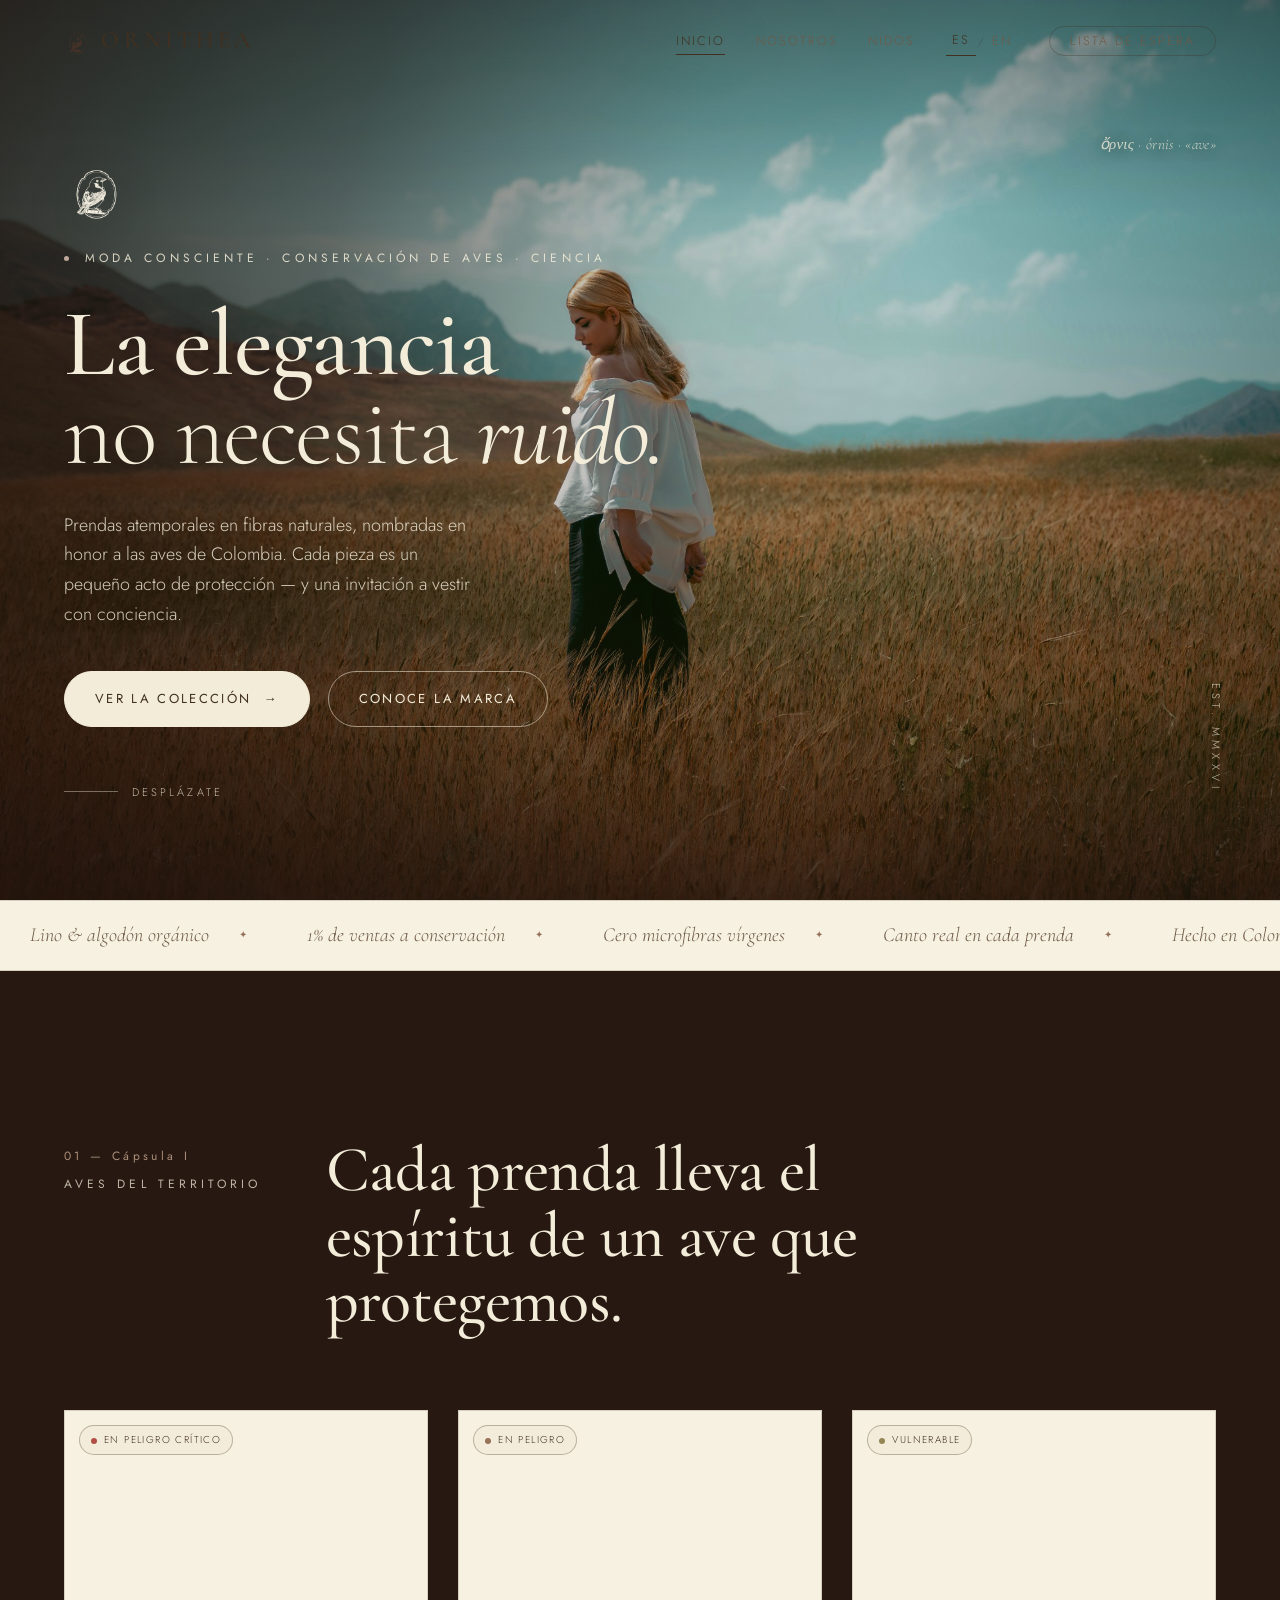
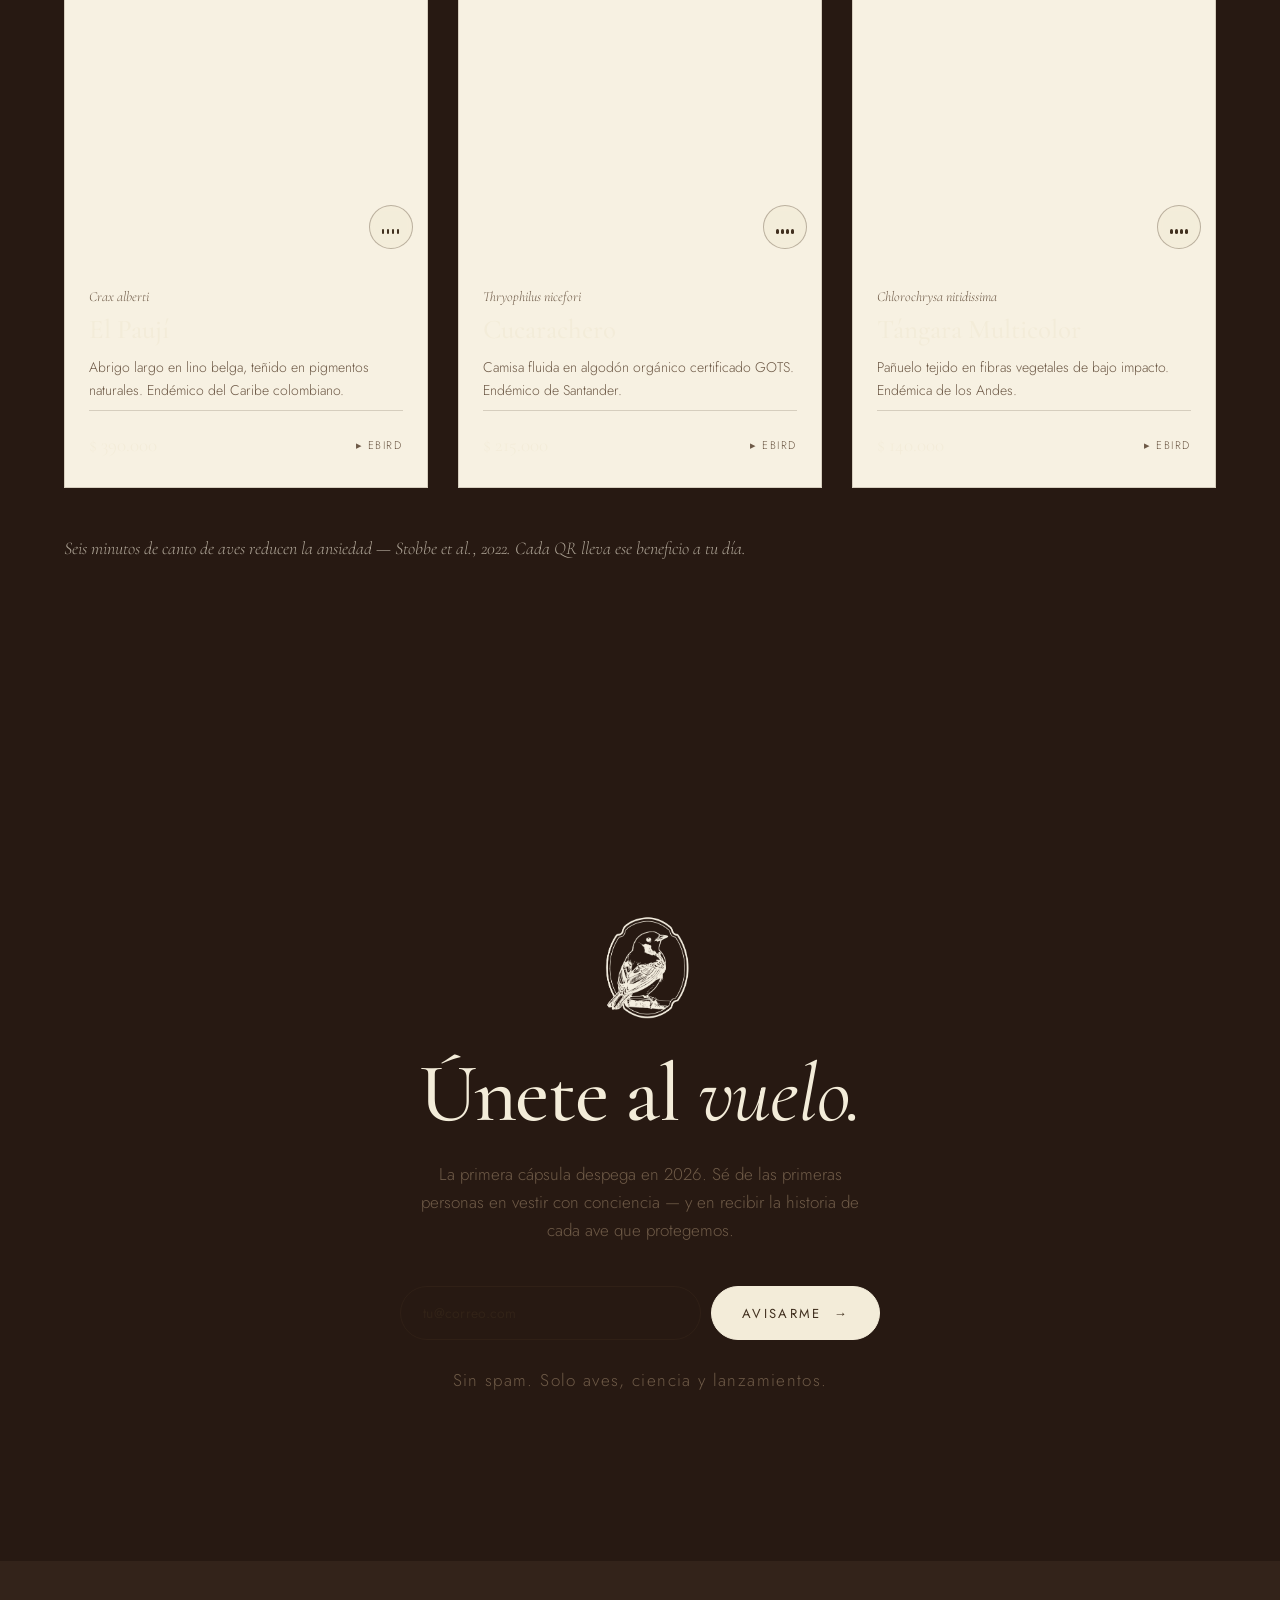
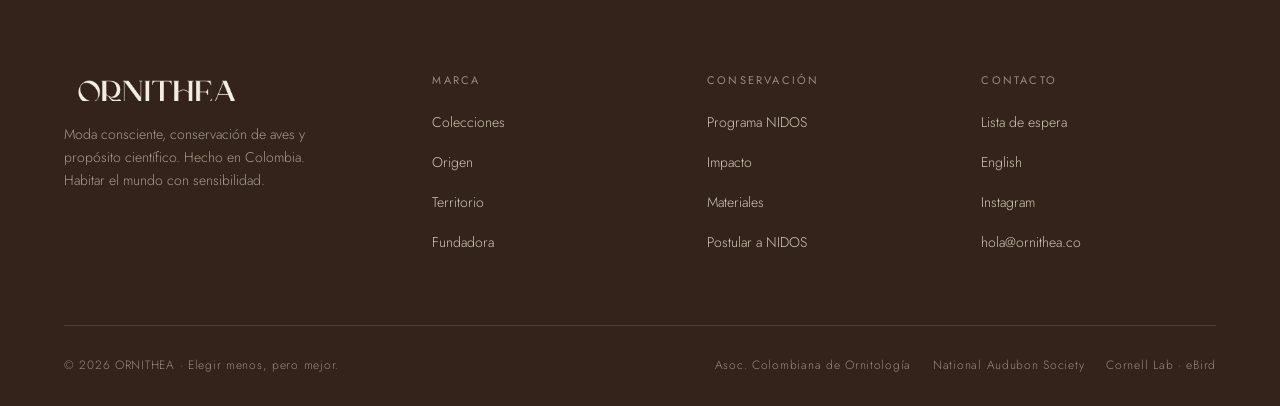
==== index.html @ 505b7234 "Add remaining site files: JS, assets; remove dev-only tweaks panel - app.js: nav, tabs, reveal anima" ====
<!DOCTYPE html>
<html lang="es">
<head>
<meta charset="UTF-8" />
<meta name="viewport" content="width=device-width, initial-scale=1.0" />
<title>ORNITHEA · Lujo consciente · Conservación de aves</title>
<meta name="description" content="ORNITHEA — Moda consciente, conservación de aves y propósito científico. Elegir menos, pero mejor. EST. 2026." />
<link rel="preconnect" href="https://fonts.googleapis.com" />
<link rel="preconnect" href="https://fonts.gstatic.com" crossorigin />
<link href="https://fonts.googleapis.com/css2?family=Cormorant+Garamond:ital,wght@0,400;0,500;0,600;1,400;1,500&family=Jost:wght@300;400;500&display=swap" rel="stylesheet" />
<link rel="stylesheet" href="styles.css" />
</head>
<body>

<!-- ============ NAV ============ -->
<nav class="nav" id="nav">
  <a class="nav__brand" href="#top" aria-label="ORNITHEA inicio">
    <img src="assets/bird-ink.png" alt="" />
    <span>ORNITHEA</span>
  </a>
  <div class="nav__links" id="navlinks">
    <a href="#" class="nav__tab is-active" data-tab="home">Inicio</a>
    <a href="#" class="nav__tab" data-tab="about">Nosotros</a>
    <a href="#" class="nav__tab" data-tab="nidos">NIDOS</a>
    <span class="nav__lang"><a href="index.html" class="active">ES</a><span class="sep">/</span><a href="index-en.html">EN</a></span>
    <a class="nav__cta" href="#" data-tab="home" data-scroll="lista">Lista de espera</a>
  </div>
  <button class="nav__burger" id="burger" aria-label="Menú">
    <span></span><span></span><span></span>
  </button>
</nav>

<main id="tabs">

<div class="tab-panel is-active" id="tab-home" data-tab="home" role="tabpanel">
<!-- ============ HERO ============ -->
<header class="hero hero--photo" id="top" data-screen-label="Hero">
  <div class="hero__bg">
    <img src="assets/hero-field.jpg" alt="Mujer con blusa de fibras naturales en un campo dorado bajo las montañas" />
  </div>
  <div class="wrap hero__content">
    <img class="hero__crest reveal" src="assets/bird-cream.png" alt="Emblema ORNITHEA" />
    <div class="hero__eyebrow reveal" data-d="1">
      <span class="dot"></span>
      <span class="eyebrow">Moda consciente · Conservación de aves · Ciencia</span>
    </div>
    <h1 class="reveal" data-d="2">La elegancia<br /><span class="thin">no necesita</span> <em>ruido.</em></h1>
    <p class="hero__sub reveal" data-d="3">Prendas atemporales en fibras naturales, nombradas en honor a las aves de Colombia. Cada pieza es un pequeño acto de protección — y una invitación a vestir con conciencia.</p>
    <div class="hero__actions reveal" data-d="3">
      <a href="#colecciones" class="btn">Ver la colección <span class="arr">→</span></a>
      <a href="#origen" class="btn btn--ghost">Conoce la marca</a>
    </div>
    <div class="scrollcue reveal" data-d="4">
      <span class="line"></span><span>Desplázate</span>
    </div>
  </div>
  <span class="hero__ornish">ὄρνις · órnis · «ave»</span>
  <span class="hero__sidelabel">EST. MMXXVI</span>
</header>

<!-- ============ MARQUEE ============ -->
<div class="strip" aria-hidden="true">
  <div class="marq" id="marq">
    <span>Lino &amp; algodón orgánico</span><span>1% de ventas a conservación</span><span>Cero microfibras vírgenes</span><span>Canto real en cada prenda</span><span>Hecho en Colombia</span><span>Lujo silencioso</span>
    <span>Lino &amp; algodón orgánico</span><span>1% de ventas a conservación</span><span>Cero microfibras vírgenes</span><span>Canto real en cada prenda</span><span>Hecho en Colombia</span><span>Lujo silencioso</span>
  </div>
</div>

<!-- ============ COLECCIONES — AVES (moved up) ============ -->
<section class="dark section-pad" id="colecciones" data-screen-label="Colecciones">
  <div class="wrap">
    <div class="sec-head reveal">
      <div class="sec-head__kicker">
        <span class="num-tag">01 — Cápsula I</span>
        <span class="eyebrow">Aves del territorio</span>
      </div>
      <h2>Cada prenda lleva el espíritu de un ave que protegemos.</h2>
    </div>
    <div class="birds">
      <article class="bird-card reveal">
        <div class="bird-card__media">
          <span class="bird-card__status s-cr"><span class="pip"></span>En peligro crítico</span>
          <button class="bird-card__song" aria-label="Escuchar canto"><span class="eq"><i></i><i></i><i></i><i></i></span></button>
          <image-slot id="slot-garment-1" shape="rect" placeholder="Arrastra una foto"></image-slot>
        </div>
        <div class="bird-card__body">
          <span class="bird-card__latin">Crax alberti</span>
          <h3 class="bird-card__name">El Paují</h3>
          <p class="bird-card__desc">Abrigo largo en lino belga, teñido en pigmentos naturales. Endémico del Caribe colombiano.</p>
          <div class="bird-card__foot">
            <span class="bird-card__price">$ 390.000</span>
            <span class="bird-card__ebird">▸ eBird</span>
          </div>
        </div>
      </article>
      <article class="bird-card reveal" data-d="1">
        <div class="bird-card__media">
          <span class="bird-card__status s-en"><span class="pip"></span>En peligro</span>
          <button class="bird-card__song" aria-label="Escuchar canto"><span class="eq"><i></i><i></i><i></i><i></i></span></button>
          <image-slot id="slot-garment-2" shape="rect" placeholder="Arrastra una foto"></image-slot>
        </div>
        <div class="bird-card__body">
          <span class="bird-card__latin">Thryophilus nicefori</span>
          <h3 class="bird-card__name">Cucarachero</h3>
          <p class="bird-card__desc">Camisa fluida en algodón orgánico certificado GOTS. Endémico de Santander.</p>
          <div class="bird-card__foot">
            <span class="bird-card__price">$ 215.000</span>
            <span class="bird-card__ebird">▸ eBird</span>
          </div>
        </div>
      </article>
      <article class="bird-card reveal" data-d="2">
        <div class="bird-card__media">
          <span class="bird-card__status s-vu"><span class="pip"></span>Vulnerable</span>
          <button class="bird-card__song" aria-label="Escuchar canto"><span class="eq"><i></i><i></i><i></i><i></i></span></button>
          <image-slot id="slot-garment-3" shape="rect" placeholder="Arrastra una foto"></image-slot>
        </div>
        <div class="bird-card__body">
          <span class="bird-card__latin">Chlorochrysa nitidissima</span>
          <h3 class="bird-card__name">Tángara Multicolor</h3>
          <p class="bird-card__desc">Pañuelo tejido en fibras vegetales de bajo impacto. Endémica de los Andes.</p>
          <div class="bird-card__foot">
            <span class="bird-card__price">$ 140.000</span>
            <span class="bird-card__ebird">▸ eBird</span>
          </div>
        </div>
      </article>
    </div>
    <p class="reveal" data-d="2" style="margin-top:46px; font-family:var(--serif); font-style:italic; font-size:18px; color:color-mix(in srgb,var(--paper) 66%, transparent);">Seis minutos de canto de aves reducen la ansiedad — Stobbe et&nbsp;al., 2022. Cada QR lleva ese beneficio a tu día.</p>
  </div>
</section>

<!-- ============ LISTA DE ESPERA ============ -->
<section class="dark section-pad" id="lista" data-screen-label="Lista de espera">
  <div class="wrap waitlist">
    <img class="waitlist__bird reveal" src="assets/bird-cream.png" alt="" />
    <h2 class="reveal" data-d="1">Únete al <em>vuelo.</em></h2>
    <p class="reveal" data-d="2">La primera cápsula despega en 2026. Sé de las primeras personas en vestir con conciencia — y en recibir la historia de cada ave que protegemos.</p>
    <form class="signup reveal" data-d="2" id="signup">
      <input type="email" id="email" placeholder="tu@correo.com" aria-label="Correo electrónico" required />
      <button type="submit" class="btn btn--light">Avisarme <span class="arr">→</span></button>
    </form>
    <p class="signup-note reveal" data-d="3">Sin spam. Solo aves, ciencia y lanzamientos.</p>
  </div>
</section>
</div>

<div class="tab-panel" id="tab-about" data-tab="about" role="tabpanel" hidden>
<!-- ============ ORIGEN ============ -->
<section class="section-pad" id="origen" data-screen-label="Origen">
  <div class="wrap">
    <div class="origen__grid">
      <div class="origen__copy reveal">
        <div class="num-tag" style="margin-bottom:22px;">02 — El origen</div>
        <div class="greek">ὄρνις<small>órnis · «ave» — raíz de ornitología</small></div>
        <p class="lead" style="margin-top:34px;">ORNITHEA nace de un asombro: la contemplación de las aves como símbolo de libertad, serenidad y armonía con lo vivo.</p>
        <p class="body-copy" style="margin-top:24px;">A través de la fotografía y la observación de sus hábitats, surge una conciencia aguda sobre la fragilidad de estos ecosistemas. La industria del <em>fast fashion</em> ha normalizado la desconexión entre el vestir, la vida y la naturaleza. ORNITHEA responde proponiendo una moda que reconecta al ser humano con el mundo desde el respeto, la educación y la belleza consciente.</p>
      </div>
      <div class="origen__media reveal" data-d="1">
        <image-slot id="slot-origin" shape="rect" placeholder="Arrastra una foto de ave / hábitat"></image-slot>
      </div>
    </div>
  </div>
</section>

<!-- ============ MANIFESTO (dark) ============ -->
<section class="dark section-pad" data-screen-label="Manifiesto">
  <div class="wrap manifesto">
    <img class="manifesto__bird reveal" src="assets/bird-cream.png" alt="" />
    <h2 class="reveal" data-d="1">Creemos que el lujo verdadero es <em>silencioso, honesto y coherente.</em> No seguimos tendencias efímeras: honramos el tiempo, la calidad y la intención.</h2>
    <p class="sig reveal" data-d="2">ORNITHEA es vestir con conciencia. Es elegir menos, pero mejor.</p>
  </div>
</section>

<!-- ============ TERRITORIO / PILARES ============ -->
<section class="section-pad" id="territorio" data-screen-label="Territorio">
  <div class="wrap">
    <div class="sec-head reveal">
      <div class="sec-head__kicker">
        <span class="num-tag">03 — Territorio</span>
        <span class="eyebrow">Dónde habita la marca</span>
      </div>
      <h2>En la intersección entre moda, ciencia y conservación.</h2>
    </div>
  </div>
  <div class="wrap">
    <div class="pillars">
      <article class="pillar reveal">
        <div class="pillar__no">i.</div>
        <h3>Moda ética y responsable</h3>
        <p>La sostenibilidad como visión integral, no como atributo de marketing. Cada decisión pasa por el mismo filtro ético.</p>
        <ul>
          <li>Materiales naturales y reciclados</li>
          <li>Economía circular desde el inicio</li>
          <li>Trazabilidad en toda la cadena</li>
        </ul>
      </article>
      <article class="pillar reveal" data-d="1">
        <div class="pillar__no">ii.</div>
        <h3>Lujo silencioso</h3>
        <p>Elegancia atemporal que se siente, no que se exhibe. Estética <em>yūgen</em>: la belleza más profunda no se grita — se intuye.</p>
        <ul>
          <li>Diseño que perdura, nunca tendencia</li>
          <li>Bienestar emocional y sensorial</li>
          <li>Conexión con lo esencial</li>
        </ul>
      </article>
      <article class="pillar reveal" data-d="2">
        <div class="pillar__no">iii.</div>
        <h3>Educación y conservación</h3>
        <p>Conciencia ambiental tejida en cada prenda. Conocimiento ornitológico integrado y ciencia ciudadana vía eBird.</p>
        <ul>
          <li>Ficha y estado de conservación del ave</li>
          <li>QR con su canto real</li>
          <li>Alianzas ornitológicas globales</li>
        </ul>
      </article>
    </div>
  </div>
</section>

<!-- ============ MATERIALES ============ -->
<section class="section-pad" id="materiales" data-screen-label="Materiales">
  <div class="wrap">
    <div class="sec-head reveal">
      <div class="sec-head__kicker">
        <span class="num-tag">04 — Materiales</span>
        <span class="eyebrow">Bajo impacto</span>
      </div>
      <h2>Lo que vestimos no debería costarle el vuelo a nadie.</h2>
    </div>
    <div class="mats">
      <ul class="mat-list reveal">
        <li class="mat-row">
          <span class="mat-row__no">01</span>
          <div class="mat-row__name">Lino<small>Captura CO₂ durante su cultivo. Poca agua, cero pesticidas, biodegradable al 100%.</small></div>
          <span class="mat-row__tag">Natural</span>
        </li>
        <li class="mat-row">
          <span class="mat-row__no">02</span>
          <div class="mat-row__name">Algodón orgánico<small>91% menos agua que el convencional. Sin pesticidas, certificación GOTS, atemporal.</small></div>
          <span class="mat-row__tag">Natural</span>
        </li>
        <li class="mat-row">
          <span class="mat-row__no">03</span>
          <div class="mat-row__name">Fibras vegetales<small>Cáñamo, ramio, kenaf. Cultivos de bajo impacto — base de nuestra investigación futura.</small></div>
          <span class="mat-row__tag">Natural</span>
        </li>
        <li class="mat-row">
          <span class="mat-row__no">04</span>
          <div class="mat-row__name">PET reciclado<small>Hasta 75% menos emisiones que el poliéster virgen. Una solución de transición — no un destino.</small></div>
          <span class="mat-row__tag" style="color:var(--clay);">Transición</span>
        </li>
      </ul>
      <div class="roadmap reveal" data-d="1">
        <span class="eyebrow">Hoja de ruta hacia el 100% natural</span>
        <div class="phase-tabs" id="phaseTabs" style="margin-top:22px;">
          <button class="phase-tab active" data-nat="70" data-pet="30" data-label="Año 1–2 · Lanzamiento">Fase 1</button>
          <button class="phase-tab" data-nat="85" data-pet="15" data-label="Año 3–4 · Consolidación">Fase 2</button>
          <button class="phase-tab" data-nat="98" data-pet="2" data-label="Año 5+ · Madurez">Fase 3</button>
        </div>
        <div class="road-bar">
          <div class="nat" id="barNat" style="width:70%;"></div>
          <div class="pet" id="barPet" style="width:30%;"></div>
        </div>
        <div class="road-legend">
          <span><i style="background:var(--sage);"></i> Naturales <b id="legNat" style="font-weight:400;margin-left:4px;">70%</b></span>
          <span><i style="background:color-mix(in srgb,var(--clay) 60%, var(--paper));"></i> PET reciclado <b id="legPet" style="font-weight:400;margin-left:4px;">30%</b></span>
        </div>
        <div class="phase-figs">
          <div class="phase-fig"><b id="figPhase">70/30</b><span id="figLabel">Año 1–2 · Lanzamiento</span></div>
          <div class="phase-fig"><b>1%</b><span>de ventas a conservación</span></div>
        </div>
      </div>
    </div>
  </div>
</section>

<!-- ============ IMPACTO (dark) ============ -->
<section class="dark section-pad" id="impacto" data-screen-label="Impacto">
  <div class="wrap">
    <div class="sec-head reveal">
      <div class="sec-head__kicker">
        <span class="num-tag">05 — Impacto</span>
        <span class="eyebrow">Lo que está en juego</span>
      </div>
      <h2>Las cifras que nos pusieron a volar.</h2>
    </div>
    <div class="figs">
      <div class="fig reveal"><b>43<span class="u">%</span></b><p>de las poblaciones de aves han desaparecido desde 1970.</p></div>
      <div class="fig reveal" data-d="1"><b>90<span class="u">%</span></b><p>de las aves marinas ingiere microplásticos de fibras textiles.</p></div>
      <div class="fig reveal" data-d="2"><b>×10</b><p>prendas de fast fashion reemplaza una sola pieza ORNITHEA.</p></div>
      <div class="fig reveal" data-d="3"><b>1<span class="u">%</span></b><p>mínimo de las ventas, destinado a conservación de hábitats.</p></div>
    </div>

    <div class="compare reveal">
      <div class="cmp-row">
        <span class="cmp-head">Por prenda</span>
        <span class="cmp-head">Prenda descartable</span>
        <span class="cmp-head orn">Prenda ORNITHEA</span>
      </div>
      <div class="cmp-row">
        <span class="cmp-cat">Microfibras por lavado</span>
        <span class="cmp-bad">700.000 – 1.000.000</span>
        <span class="cmp-good">Cero vírgenes</span>
      </div>
      <div class="cmp-row">
        <span class="cmp-cat">Agua en producción</span>
        <span class="cmp-bad">~2.700 litros</span>
        <span class="cmp-good">Hasta 91% menos</span>
      </div>
      <div class="cmp-row">
        <span class="cmp-cat">Usos promedio</span>
        <span class="cmp-bad">7 veces</span>
        <span class="cmp-good">50 – 70+</span>
      </div>
      <div class="cmp-row">
        <span class="cmp-cat">Al desechar</span>
        <span class="cmp-bad">20 – 200 años</span>
        <span class="cmp-good">Biodegradable</span>
      </div>
    </div>
  </div>
</section>

<!-- ============ FUNDADORA ============ -->
<section class="section-pad" id="fundadora" data-screen-label="Fundadora">
  <div class="wrap">
    <div class="founder">
      <div class="founder__media reveal">
        <image-slot id="slot-founder" shape="rect" placeholder="Arrastra el retrato"></image-slot>
      </div>
      <div class="founder__copy reveal" data-d="1">
        <span class="num-tag" style="display:block;margin-bottom:26px;">06 — La fundadora</span>
        <p class="founder__q">«Cada prenda que crea ORNITHEA constituye, en el sentido científico más literal, <em>un pequeño acto de protección</em> de las aves y los ecosistemas.»</p>
        <div class="founder__by">
          <b>Sandra Vargas Ph.D.</b>
          <span>Doctora en Psicología · Fundadora · Visión científica, creativa y estratégica</span>
        </div>
      </div>
    </div>
  </div>
</section>
</div>

<div class="tab-panel" id="tab-nidos" data-tab="nidos" role="tabpanel" hidden>
<!-- ============ NIDOS (dark) ============ -->
<section class="dark section-pad" id="nidos" data-screen-label="NIDOS">
  <div class="wrap">
    <div class="nidos__head">
      <div class="reveal">
        <span class="num-tag" style="display:block;margin-bottom:18px;">07 — Conservación</span>
        <div class="nidos__mark">NIDOS<small>Programa de Conservación Ornitológica · NESTS</small></div>
      </div>
      <p class="nidos__quote reveal" data-d="1">«Porque cada nido que protegemos es una especie que continúa.»<span>Un programa de ORNITHEA</span></p>
    </div>

    <div class="nidos__facts reveal">
      <div class="nidos__fact"><b>1%</b><span>mínimo de las ventas netas, destinado cada semestre a la conservación de aves.</span></div>
      <div class="nidos__fact"><b>1 / semestre</b><span>una sola organización beneficiada: apoyo concentrado, cercano y medible.</span></div>
      <div class="nidos__fact"><b>Col · Latam · EE.&nbsp;UU.</b><span>ámbito del programa, con prioridad en los Andes colombianos.</span></div>
    </div>

    <div class="nidos__steps-head reveal">
      <h3>Cómo postular</h3>
      <span class="eyebrow">Un ciclo simple, riguroso y transparente</span>
    </div>
    <div class="nidos__steps">
      <div class="nidos__step reveal">
        <span class="n">i.</span>
        <h4>Convocatoria</h4>
        <p>Abrimos convocatoria dos veces al año, en la web y redes. Período abierto de 30 días.</p>
        <span class="when">Enero / Julio</span>
      </div>
      <div class="nidos__step reveal" data-d="1">
        <span class="n">ii.</span>
        <h4>Postulación</h4>
        <p>La organización envía el formulario oficial con un plan de inversión detallado del proyecto.</p>
        <span class="when"><a href="mailto:nidos@ornithea.com">nidos@ornithea.com</a></span>
      </div>
      <div class="nidos__step reveal" data-d="2">
        <span class="n">iii.</span>
        <h4>Evaluación</h4>
        <p>Un comité evalúa cada postulación con un sistema de 100 puntos y aprueba el plan.</p>
        <span class="when">Comité de selección</span>
      </div>
      <div class="nidos__step reveal" data-d="3">
        <span class="n">iv.</span>
        <h4>Apoyo</h4>
        <p>La organización ejecuta el proyecto; el aporte se desembolsa al cierre, con rendición pública.</p>
        <span class="when">Pago al cierre</span>
      </div>
    </div>

    <div class="nidos__apply">
      <div class="reveal">
        <h3>¿Tu organización protege aves silvestres?</h3>
        <ul class="nidos__elig">
          <li>Enfoque en aves silvestres o sus hábitats</li>
          <li>Entidad sin fines de lucro, legalmente vigente</li>
          <li>Mínimo 1 año de operación documentada</li>
          <li>Plan de inversión concreto y medible</li>
        </ul>
      </div>
      <div class="nidos__cta reveal" data-d="1">
        <a href="mailto:nidos@ornithea.com?subject=POSTULACI%C3%93N%20NIDOS" class="btn btn--light">Postular al programa <span class="arr">→</span></a>
        <span class="email"><a href="mailto:nidos@ornithea.com">nidos@ornithea.com</a></span>
        <span class="deadlines">Convocatorias abiertas en enero &amp; julio</span>
      </div>
    </div>
  </div>
</section>
</div>
</main>

<!-- ============ FOOTER ============ -->
<footer class="footer" data-screen-label="Footer">
  <div class="wrap">
    <div class="footer__top">
      <div class="footer__brand">
        <img src="assets/wordmark-cream.png" alt="ORNITHEA" />
        <p>Moda consciente, conservación de aves y propósito científico. Hecho en Colombia. Habitar el mundo con sensibilidad.</p>
      </div>
      <div class="footer__col">
        <h4>Marca</h4>
        <ul>
          <li><a href="#colecciones">Colecciones</a></li>
          <li><a href="#origen">Origen</a></li>
          <li><a href="#territorio">Territorio</a></li>
          <li><a href="#fundadora">Fundadora</a></li>
        </ul>
      </div>
      <div class="footer__col">
        <h4>Conservación</h4>
        <ul>
          <li><a href="#nidos">Programa NIDOS</a></li>
          <li><a href="#impacto">Impacto</a></li>
          <li><a href="#materiales">Materiales</a></li>
          <li><a href="mailto:nidos@ornithea.com?subject=POSTULACI%C3%93N%20NIDOS">Postular a NIDOS</a></li>
        </ul>
      </div>
      <div class="footer__col">
        <h4>Contacto</h4>
        <ul>
          <li><a href="#lista">Lista de espera</a></li>
          <li><a href="index-en.html">English</a></li>
          <li><a href="#">Instagram</a></li>
          <li><a href="mailto:hola@ornithea.co">hola@ornithea.co</a></li>
        </ul>
      </div>
    </div>
    <div class="footer__bottom">
      <span>© 2026 ORNITHEA · Elegir menos, pero mejor.</span>
      <div class="allies">
        <span>Asoc. Colombiana de Ornitología</span>
        <span>National Audubon Society</span>
        <span>Cornell Lab · eBird</span>
      </div>
    </div>
  </div>
</footer>

<script src="image-slot.js"></script>
<script src="app.js"></script>

</body>
</html>
---- styles.css ----
/* ============================================================
   ORNITHEA — Lujo consciente · Conservación de aves
   Type: Cormorant Garamond (display) + Jost (functional)
   ============================================================ */

:root{
  /* Warm paper tones (low chroma) */
  --paper:        #F3ECD9;   /* main background */
  --paper-lift:   #F7F1E2;   /* lighter cards */
  --paper-deep:   #EBE1C9;   /* alt section */
  --paper-edge:   #E2D6BA;   /* hairline-ish warm */

  /* Inks */
  --ink:          #41301F;   /* primary text */
  --ink-soft:     #6E5A47;   /* secondary text */
  --ink-faint:    #9C8472;
  --espresso:     #271912;   /* darkest brown bg */
  --bark:         #33231A;   /* dark bg alt */

  /* Accents — shared chroma/lightness, varied hue (oklch) */
  --sage:         oklch(0.58 0.045 145);  /* muted conservation green */
  --clay:         oklch(0.58 0.058 55);   /* muted ochre / terracotta */
  --sky:          oklch(0.58 0.045 235);  /* whisper of habitat blue */

  /* NIDOS conservation program — its own green field, set apart from the
     espresso/clay clothing brand */
  --pine:         oklch(0.29 0.052 158);  /* deep conservation green bg */
  --leaf:         oklch(0.76 0.085 150);  /* bright leaf accent */

  --line:         color-mix(in srgb, var(--ink) 18%, transparent);
  --line-strong:  color-mix(in srgb, var(--ink) 32%, transparent);

  --maxw: 1280px;
  --gutter: clamp(20px, 5vw, 64px);

  --serif: "Cormorant Garamond", Georgia, serif;
  --sans:  "Jost", "Helvetica Neue", Arial, sans-serif;

  --ease: cubic-bezier(0.22, 1, 0.36, 1);
}

*{ box-sizing: border-box; }
html{ scroll-behavior: smooth; -webkit-font-smoothing: antialiased; text-rendering: optimizeLegibility; }
body{
  margin:0;
  background: var(--paper);
  color: var(--ink);
  font-family: var(--sans);
  font-weight: 300;
  font-size: 17px;
  line-height: 1.65;
  overflow-x: hidden;
}
img{ display:block; max-width:100%; }
a{ color: inherit; text-decoration: none; }
::selection{ background: var(--ink); color: var(--paper); }

/* ---------- Type primitives ---------- */
.eyebrow{
  font-family: var(--sans);
  font-weight: 400;
  font-size: 12px;
  letter-spacing: 0.34em;
  text-transform: uppercase;
  color: var(--ink-soft);
}
.serif{ font-family: var(--serif); }
.display{
  font-family: var(--serif);
  font-weight: 500;
  line-height: 0.98;
  letter-spacing: -0.01em;
}
h1,h2,h3{ margin:0; font-weight:500; }
p{ margin:0; }
.lead{
  font-family: var(--serif);
  font-size: clamp(22px, 2.6vw, 32px);
  line-height: 1.42;
  font-weight: 400;
  color: var(--ink-soft);
}
.body-copy{ color: var(--ink-soft); max-width: 56ch; }
.num-tag{
  font-family: var(--sans);
  font-weight: 400;
  font-size: 12px;
  letter-spacing: 0.28em;
  color: var(--clay);
}

/* ---------- Layout ---------- */
.wrap{ max-width: var(--maxw); margin:0 auto; padding-inline: var(--gutter); }
section{ position: relative; }
.section-pad{ padding-block: clamp(88px, 13vw, 180px); }
.rule{ height:1px; background: var(--line); border:0; margin:0; }

/* ---------- Tab panels ---------- */
.tab-panel{ display:none; }
.tab-panel.is-active{ display:block; }
.nav__tab.is-active{ color: var(--ink); }
.nav__tab.is-active::after{ transform: scaleX(1); transform-origin:left; }

/* ============================================================
   NAV
   ============================================================ */
.nav{
  position: fixed; inset: 0 0 auto 0; z-index: 100;
  background-color: rgba(243, 236, 217, 0); /* paper @ 0 alpha base */
  display:flex; align-items:center; justify-content:space-between;
  padding: 22px var(--gutter);
  transition: padding .5s var(--ease), box-shadow .5s var(--ease);
}
.nav.scrolled{
  background-color: rgba(243, 236, 217, 0.86); /* var(--paper) @ 86% — plain rgba so it transitions cleanly */
  backdrop-filter: blur(14px) saturate(120%);
  padding-block: 14px;
  box-shadow: 0 1px 0 var(--line);
}
.nav__brand{ display:flex; align-items:center; gap:12px; font-family: var(--serif); font-size: 23px; letter-spacing: .18em; font-weight:500; }
.nav__brand img{ height: 26px; width:auto; }
.nav__links{ display:flex; gap: clamp(18px, 2.4vw, 38px); align-items:center; }
.nav__links a{
  font-size: 12.5px; letter-spacing: .16em; text-transform: uppercase; color: var(--ink-soft);
  position: relative; padding-block: 4px; transition: color .3s var(--ease);
}
.nav__links a::after{
  content:""; position:absolute; left:0; bottom:0; height:1px; width:100%;
  background: var(--ink); transform: scaleX(0); transform-origin: right; transition: transform .4s var(--ease);
}
.nav__links a:hover{ color: var(--ink); }
.nav__links a:hover::after{ transform: scaleX(1); transform-origin: left; }
.nav__cta{
  font-family: var(--sans); font-size: 12px; letter-spacing:.16em; text-transform:uppercase; white-space:nowrap;
  border:1px solid var(--line-strong); border-radius: 999px; padding: 10px 20px;
  color: var(--ink); transition: background .4s var(--ease), color .4s var(--ease), border-color .4s var(--ease);
}
.nav__cta::after{ display:none; }
.nav__cta:hover{ background: var(--ink); color: var(--paper); border-color: var(--ink); }
.nav__burger{ display:none; background:none; border:0; cursor:pointer; flex-direction:column; gap:5px; padding:6px; }
.nav__burger span{ width:24px; height:1.5px; background: var(--ink); display:block; transition: .3s var(--ease); }

@media (max-width: 880px){
  .nav__links{
    position: fixed; inset:0; flex-direction:column; justify-content:center; gap:34px;
    background: var(--paper); transform: translateY(-100%); transition: transform .6s var(--ease);
  }
  .nav__links.open{ transform: translateY(0); }
  .nav__links a{ font-size: 16px; }
  .nav__burger{ display:flex; z-index: 110; }
  .nav.menu-open .nav__burger span:nth-child(1){ transform: translateY(6.5px) rotate(45deg); }
  .nav.menu-open .nav__burger span:nth-child(2){ opacity:0; }
  .nav.menu-open .nav__burger span:nth-child(3){ transform: translateY(-6.5px) rotate(-45deg); }
}

/* ============================================================
   BUTTONS
   ============================================================ */
.btn{
  display:inline-flex; align-items:center; gap:12px;
  font-family: var(--sans); font-size: 13px; letter-spacing:.18em; text-transform:uppercase; font-weight:400;
  padding: 16px 30px; border-radius: 999px; cursor:pointer; border:1px solid var(--ink); white-space:nowrap;
  background: var(--ink); color: var(--paper); transition: .4s var(--ease);
}
.btn:hover{ background: transparent; color: var(--ink); }
.btn--ghost{ background: transparent; color: var(--ink); }
.btn--ghost:hover{ background: var(--ink); color: var(--paper); }
.btn--light{ background: var(--paper); color: var(--ink); border-color: var(--paper); }
.btn--light:hover{ background: transparent; color: var(--paper); border-color: var(--paper); }
.btn .arr{ transition: transform .4s var(--ease); }
.btn:hover .arr{ transform: translateX(5px); }

/* ============================================================
   HERO
   ============================================================ */
.hero{ min-height: 100svh; display:flex; flex-direction:column; justify-content:center; padding-top: 96px; }
.hero__grid{
  display:grid; grid-template-columns: 1.15fr 0.85fr; gap: clamp(28px, 5vw, 80px); align-items:center;
}
.hero__eyebrow{ display:flex; align-items:center; gap:16px; margin-bottom: 30px; }
.hero__eyebrow .dot{ width:5px; height:5px; border-radius:50%; background: var(--clay); }
.hero h1{
  font-family: var(--serif); font-weight: 500;
  font-size: clamp(46px, 8vw, 112px); line-height: 0.94; letter-spacing: -0.015em;
}
.hero h1 em{ font-style: italic; font-weight: 400; }
.hero h1 .thin{ font-weight: 300; }
.hero__sub{ margin-top: 34px; max-width: 44ch; font-size: 18px; color: var(--ink-soft); }
.hero__actions{ margin-top: 42px; display:flex; gap:18px; align-items:center; flex-wrap:wrap; }
.hero__visual{ position: relative; display:flex; justify-content:center; }
.hero__bird{ width: min(100%, 440px); filter: drop-shadow(0 24px 40px color-mix(in srgb, var(--ink) 14%, transparent)); }
.hero__ornish{
  position:absolute; left:-8%; top:-6%; font-family: var(--serif); font-style:italic;
  font-size: 15px; color: var(--ink-soft); letter-spacing:.02em; opacity:.85;
}
.hero__sidelabel{
  position:absolute; right: calc(var(--gutter) * -0.2); top:50%; transform: rotate(90deg);
  transform-origin: right center; font-family: var(--sans); font-size: 11px; letter-spacing:.4em;
  text-transform: uppercase; color: var(--ink-soft);
}
.scrollcue{ margin-top: clamp(36px, 6vw, 80px); display:flex; align-items:center; gap:14px; }
.scrollcue .line{ width: 54px; height:1px; background: var(--line-strong); position:relative; overflow:hidden; }
.scrollcue .line::after{ content:""; position:absolute; inset:0; background: var(--ink); transform: translateX(-100%); animation: cue 2.6s var(--ease) infinite; }
@keyframes cue{ 0%{transform:translateX(-100%)} 55%{transform:translateX(100%)} 100%{transform:translateX(100%)} }
.scrollcue span{ font-size:11px; letter-spacing:.28em; text-transform:uppercase; color: var(--ink-soft); }

@media (max-width: 880px){
  .hero__grid{ grid-template-columns: 1fr; gap: 24px; }
  .hero__visual{ order:-1; }
  .hero__bird{ width: 240px; }
  .hero__sidelabel{ display:none; }
}

/* ============================================================
   HERO — full-bleed photo variant
   ============================================================ */
.hero--photo{
  position: relative; min-height: 100svh;
  display: flex; flex-direction: column; justify-content: flex-end; align-items: stretch;
  padding: 0; overflow: hidden;
}
.hero__bg{ position:absolute; inset:0; z-index:0; }
.hero__bg img{
  width:100%; height:100%; object-fit:cover; object-position: 64% 50%;
}
/* legibility scrim — warm espresso fading from lower-left, woman stays clear */
.hero__bg::after{
  content:""; position:absolute; inset:0; pointer-events:none;
  background:
    linear-gradient(105deg, rgba(33,18,12,0.80) 0%, rgba(33,18,12,0.55) 26%, rgba(33,18,12,0.16) 48%, rgba(33,18,12,0) 66%),
    linear-gradient(to top, rgba(33,18,12,0.78) 0%, rgba(33,18,12,0.30) 22%, rgba(33,18,12,0) 50%),
    linear-gradient(to bottom, rgba(33,18,12,0.34) 0%, rgba(33,18,12,0) 24%);
}
.hero--photo .hero__content{
  position: relative; z-index: 2; width: 100%;
  padding-top: 150px; padding-bottom: clamp(64px, 11vh, 124px);
}
.hero__crest{
  width: 58px; height:auto; margin-bottom: 30px;
  filter: drop-shadow(0 10px 26px rgba(0,0,0,0.45));
}
.hero--photo h1{ color: var(--paper); max-width: 17ch; font-size: clamp(44px, 7.4vw, 104px); text-shadow: 0 2px 30px rgba(33,18,12,0.38); }
.hero--photo h1 em{ color: var(--paper); }
.hero--photo .eyebrow{ color: color-mix(in srgb, var(--paper) 86%, transparent); }
.hero--photo .hero__sub{ color: color-mix(in srgb, var(--paper) 84%, transparent); max-width: 42ch; text-shadow: 0 1px 16px rgba(33,18,12,0.4); }
.hero--photo .hero__eyebrow .dot{ background: color-mix(in srgb, var(--clay) 60%, white 40%); }

/* buttons re-tuned for dark photo */
.hero--photo .btn{ background: var(--paper); color: var(--ink); border-color: var(--paper); }
.hero--photo .btn:hover{ background: transparent; color: var(--paper); border-color: var(--paper); }
.hero--photo .btn--ghost{ background: transparent; color: var(--paper); border-color: color-mix(in srgb, var(--paper) 55%, transparent); }
.hero--photo .btn--ghost:hover{ background: var(--paper); color: var(--ink); border-color: var(--paper); }

/* annotations over photo */
.hero--photo .hero__ornish{
  position:absolute; left:auto; right: var(--gutter); top: 132px;
  color: color-mix(in srgb, var(--paper) 80%, transparent); opacity:1;
  text-shadow: 0 1px 14px rgba(33,18,12,0.5);
}
.hero--photo .hero__sidelabel{
  right: var(--gutter); top:auto; bottom: clamp(64px, 11vh, 124px);
  color: color-mix(in srgb, var(--paper) 78%, transparent);
}
.hero--photo .scrollcue{ margin-top: clamp(34px, 5vw, 56px); }
.hero--photo .scrollcue span{ color: color-mix(in srgb, var(--paper) 76%, transparent); }
.hero--photo .scrollcue .line{ background: color-mix(in srgb, var(--paper) 40%, transparent); }
.hero--photo .scrollcue .line::after{ background: var(--paper); }

@media (max-width: 880px){
  .hero__bg img{ object-position: 70% 50%; }
  .hero--photo .hero__content{ padding-top: 124px; }
  .hero--photo h1{ max-width: 12ch; }
  .hero--photo .hero__ornish{ display:none; }
  .hero--photo .hero__sidelabel{ display:none; }
}

/* ============================================================
   MARQUEE strip
   ============================================================ */
.strip{ border-block:1px solid var(--line); overflow:hidden; padding-block: 18px; background: var(--paper-lift); }
.marq{ display:flex; gap:0; width:max-content; animation: marq 38s linear infinite; }
.marq:hover{ animation-play-state: paused; }
.marq span{ font-family: var(--serif); font-style:italic; font-size: 20px; color: var(--ink-soft); padding-inline: 30px; display:flex; align-items:center; gap:30px; }
.marq span::after{ content:"✦"; font-style:normal; font-size:10px; color: var(--clay); }
@keyframes marq{ to{ transform: translateX(-50%); } }

/* ============================================================
   SECTION HEADER
   ============================================================ */
.sec-head{ display:grid; grid-template-columns: auto 1fr; gap: clamp(28px,5vw,72px); align-items:start; margin-bottom: clamp(48px,6vw,84px); }
.sec-head__kicker{ display:flex; flex-direction:column; gap:8px; padding-top:10px; min-width: 190px; }
.sec-head__kicker .num-tag{ white-space:nowrap; }
.sec-head h2{ font-family: var(--serif); font-weight:500; font-size: clamp(34px, 5vw, 64px); line-height:1.02; letter-spacing:-0.01em; max-width: 18ch; }
@media (max-width: 760px){ .sec-head{ grid-template-columns: 1fr; gap: 18px; } }

/* ============================================================
   MANIFESTO (dark band)
   ============================================================ */
.dark{ background: var(--espresso); color: var(--paper); }
.dark .eyebrow, .dark .body-copy, .dark .lead{ color: color-mix(in srgb, var(--paper) 74%, transparent); }
.dark .num-tag{ color: color-mix(in srgb, var(--clay) 80%, white 20%); }
.dark .rule{ background: color-mix(in srgb, var(--paper) 16%, transparent); }
.manifesto{ text-align:center; }
.manifesto__bird{ width: 92px; margin: 0 auto 40px; opacity:.92; }
.manifesto h2{
  font-family: var(--serif); font-weight: 400; font-size: clamp(30px, 4.6vw, 58px);
  line-height: 1.22; letter-spacing:-0.005em; max-width: 22ch; margin: 0 auto;
}
.manifesto h2 em{ font-style:italic; color: var(--paper); }
.manifesto .sig{ margin-top: 44px; font-family: var(--serif); font-style:italic; font-size:19px; color: color-mix(in srgb, var(--paper) 70%, transparent); }

/* ============================================================
   ORIGEN (two col editorial)
   ============================================================ */
.origen__grid{ display:grid; grid-template-columns: 1fr 1fr; gap: clamp(36px,6vw,96px); align-items:center; }
.origen__media{ position:relative; }
.greek{ font-family: var(--serif); font-style:italic; font-size: clamp(40px,6vw,84px); color: var(--ink); line-height:1; }
.greek small{ display:block; font-style:normal; font-family:var(--sans); font-size:12px; letter-spacing:.3em; text-transform:uppercase; color:var(--ink-soft); margin-top:14px; }
@media (max-width: 820px){ .origen__grid{ grid-template-columns:1fr; gap:40px; } }

/* ============================================================
   IMAGE PLACEHOLDER
   ============================================================ */
/* Drag-and-drop image slots */
.bird-card__media image-slot{ position:absolute; inset:0; width:100%; height:100%; z-index:0; }
/* Match the slot to the dropped image's native ratio so it shows at its
   original proportions instead of being cropped into a 3:4 box. */
.origen__media image-slot{ display:block; width:100%; height:auto; aspect-ratio:1/1; }
.founder__media image-slot{ display:block; width:100%; aspect-ratio:3/4; }
.ph{
  position: relative; overflow:hidden; background: var(--paper-deep);
  border:1px solid var(--line); display:flex; align-items:flex-end;
  background-image: repeating-linear-gradient(135deg, transparent 0 13px, color-mix(in srgb, var(--ink) 5%, transparent) 13px 14px);
}
.ph::before{
  content:""; position:absolute; inset:0; pointer-events:none;
  background: radial-gradient(120% 90% at 50% 0%, color-mix(in srgb,var(--ink) 6%, transparent), transparent 60%);
}
.ph__cap{
  position:relative; margin:16px; font-family: ui-monospace, "SFMono-Regular", Menlo, monospace;
  font-size: 10.5px; letter-spacing:.12em; text-transform:uppercase; color: var(--ink-soft);
  background: color-mix(in srgb, var(--paper) 78%, transparent); padding:6px 10px; border:1px solid var(--line); border-radius:4px;
}
.ph--portrait{ aspect-ratio: 3/4; }
.ph--square{ aspect-ratio: 1/1; }
.ph--wide{ aspect-ratio: 16/10; }
.ph--tall{ aspect-ratio: 2/3; }

/* ============================================================
   PILARES (cards)
   ============================================================ */
.pillars{ display:grid; grid-template-columns: repeat(3,1fr); gap: 0; border-top:1px solid var(--line); }
.pillar{ padding: 44px 36px 48px; border-bottom:1px solid var(--line); border-right:1px solid var(--line); transition: background .5s var(--ease); }
.pillar:nth-child(3n){ border-right:0; }
.pillar:first-child{ border-left:1px solid var(--line); }
.pillar:hover{ background: var(--paper-lift); }
.pillar__no{ font-family: var(--serif); font-style:italic; font-size: 22px; color: var(--clay); }
.pillar h3{ font-family: var(--serif); font-weight:500; font-size: 30px; margin: 18px 0 14px; line-height:1.05; }
.pillar p{ color: var(--ink-soft); font-size: 15.5px; }
.pillar ul{ margin: 22px 0 0; padding:0; list-style:none; display:flex; flex-direction:column; gap:10px; }
.pillar li{ font-size: 13px; letter-spacing:.04em; color: var(--ink); display:flex; gap:11px; align-items:baseline; }
.pillar li::before{ content:"—"; color: var(--clay); }
@media (max-width: 820px){ .pillars{ grid-template-columns:1fr; } .pillar{ border-left:1px solid var(--line) !important; border-right:1px solid var(--line) !important; } }

/* ============================================================
   COLECCIONES — aves (bird-named pieces)
   ============================================================ */
.birds{ display:grid; grid-template-columns: repeat(3,1fr); gap: clamp(20px,2.4vw,34px); }
.bird-card{ background: var(--paper-lift); border:1px solid var(--line); display:flex; flex-direction:column; transition: transform .55s var(--ease), box-shadow .55s var(--ease); }
.bird-card:hover{ transform: translateY(-6px); box-shadow: 0 30px 60px -34px color-mix(in srgb, var(--ink) 50%, transparent); }
.bird-card__media{ position:relative; aspect-ratio: 4/5; }
.bird-card__status{
  position:absolute; top:14px; left:14px; z-index:2;
  font-family: var(--sans); font-size:10px; letter-spacing:.14em; text-transform:uppercase; white-space:nowrap;
  padding:6px 11px; border-radius:999px; background: color-mix(in srgb,var(--paper) 85%, transparent);
  border:1px solid var(--line-strong); color: var(--ink); backdrop-filter: blur(4px);
}
.bird-card__status .pip{ display:inline-block; width:6px; height:6px; border-radius:50%; margin-right:7px; vertical-align:middle; }
.s-cr .pip{ background: oklch(0.55 0.13 28); }   /* critical */
.s-en .pip{ background: var(--clay); }
.s-vu .pip{ background: oklch(0.62 0.07 95); }
.bird-card__song{
  position:absolute; right:14px; bottom:14px; z-index:2; width:44px; height:44px; border-radius:50%;
  background: color-mix(in srgb,var(--paper) 88%, transparent); border:1px solid var(--line-strong);
  display:grid; place-items:center; cursor:pointer; color:var(--ink); backdrop-filter: blur(4px);
  transition: background .35s var(--ease), color .35s var(--ease), transform .35s var(--ease);
}
.bird-card__song:hover{ background: var(--ink); color: var(--paper); transform: scale(1.06); }
.bird-card__song.playing{ background: var(--sage); color:#fff; border-color:transparent; }
.eq{ display:flex; gap:2.5px; align-items:flex-end; height:15px; }
.eq i{ width:2.5px; background: currentColor; height:5px; border-radius:2px; }
.bird-card__song.playing .eq i{ animation: eq .9s var(--ease) infinite; }
.bird-card__song.playing .eq i:nth-child(2){ animation-delay:.15s; }
.bird-card__song.playing .eq i:nth-child(3){ animation-delay:.3s; }
.bird-card__song.playing .eq i:nth-child(4){ animation-delay:.45s; }
@keyframes eq{ 0%,100%{ height:4px } 50%{ height:14px } }
.bird-card__body{ padding: 22px 24px 26px; display:flex; flex-direction:column; gap:8px; flex:1; }
.bird-card__latin{ font-family: var(--serif); font-style:italic; font-size:14px; color: var(--ink-soft); }
.bird-card__name{ font-family: var(--serif); font-size: 27px; font-weight:500; line-height:1.04; }
.bird-card__desc{ font-size:14px; color: var(--ink-soft); margin-top:4px; }
.bird-card__foot{ margin-top:auto; padding-top:18px; display:flex; align-items:center; justify-content:space-between; border-top:1px solid var(--line); }
.bird-card__price{ font-family:var(--serif); font-size:19px; }
.bird-card__ebird{ font-size:11px; letter-spacing:.14em; text-transform:uppercase; color:var(--ink-soft); display:flex; align-items:center; gap:7px; }
@media (max-width: 900px){ .birds{ grid-template-columns:1fr 1fr; } }
@media (max-width: 600px){ .birds{ grid-template-columns:1fr; } }

/* ============================================================
   MATERIALES
   ============================================================ */
.mats{ display:grid; grid-template-columns: 1.1fr 1fr; gap: clamp(40px,6vw,90px); align-items:center; }
.mat-list{ list-style:none; margin:0; padding:0; }
.mat-row{ display:grid; grid-template-columns: auto 1fr auto; gap: 24px; align-items:baseline; padding: 26px 0; border-top:1px solid var(--line); }
.mat-row:last-child{ border-bottom:1px solid var(--line); }
.mat-row__no{ font-family:var(--serif); font-style:italic; color: var(--clay); font-size:18px; }
.mat-row__name{ font-family:var(--serif); font-size: clamp(24px,3vw,34px); font-weight:500; }
.mat-row__name small{ display:block; font-family:var(--sans); font-size:14px; font-weight:300; color:var(--ink-soft); letter-spacing:0; margin-top:6px; max-width:42ch; }
.mat-row__tag{ font-size:11px; letter-spacing:.14em; text-transform:uppercase; color: var(--sage); white-space:nowrap; }

/* roadmap bar */
.roadmap{ margin-top: 18px; }
.road-bar{ display:flex; height: 16px; border-radius:999px; overflow:hidden; border:1px solid var(--line); }
.road-bar .nat{ background: var(--sage); }
.road-bar .pet{ background: color-mix(in srgb, var(--clay) 60%, var(--paper)); }
.road-legend{ display:flex; gap:24px; margin-top:14px; font-size:12px; letter-spacing:.04em; color:var(--ink-soft); }
.road-legend span{ display:flex; align-items:center; gap:8px; }
.road-legend i{ width:10px; height:10px; border-radius:3px; display:inline-block; }
.phase-tabs{ display:flex; gap:10px; margin-bottom: 22px; flex-wrap:wrap; }
.phase-tab{ font-family:var(--sans); font-size:12px; letter-spacing:.1em; text-transform:uppercase; padding:9px 16px; border-radius:999px; border:1px solid var(--line-strong); background:transparent; color:var(--ink-soft); cursor:pointer; transition:.35s var(--ease); }
.phase-tab.active{ background: var(--ink); color: var(--paper); border-color: var(--ink); }
.phase-figs{ display:flex; gap: 40px; margin-top: 26px; }
.phase-fig b{ font-family:var(--serif); font-size: clamp(36px,5vw,52px); font-weight:500; display:block; line-height:1; }
.phase-fig span{ font-size:11px; letter-spacing:.16em; text-transform:uppercase; color:var(--ink-soft); }
@media (max-width: 820px){ .mats{ grid-template-columns:1fr; } }

/* ============================================================
   IMPACTO (figures on dark)
   ============================================================ */
.figs{ display:grid; grid-template-columns: repeat(4,1fr); gap: 0; }
.fig{ padding: 8px clamp(18px,3vw,40px) 8px; border-left:1px solid color-mix(in srgb,var(--paper) 16%, transparent); }
.fig:first-child{ border-left:0; padding-left:0; }
.fig b{ font-family: var(--serif); font-weight:500; font-size: clamp(52px, 7vw, 92px); line-height:0.9; display:block; letter-spacing:-0.02em; }
.fig b .u{ font-size: .42em; vertical-align: super; letter-spacing:0; color: color-mix(in srgb,var(--clay) 70%, white 30%); }
.fig p{ margin-top:18px; font-size:14px; line-height:1.5; color: color-mix(in srgb,var(--paper) 72%, transparent); max-width: 24ch; }
@media (max-width: 900px){ .figs{ grid-template-columns:1fr 1fr; gap: 44px 0; } .fig:nth-child(odd){ border-left:0; padding-left:0; } .fig:nth-child(even){ padding-right:0;} }
@media (max-width: 520px){ .figs{ grid-template-columns:1fr; } .fig{ border-left:0; padding-left:0; padding-block:18px; } }

/* compare table */
.compare{ margin-top: clamp(56px,8vw,96px); }
.cmp-row{ display:grid; grid-template-columns: 1.3fr 1fr 1fr; gap: 20px; align-items:center; padding: 20px 0; border-top:1px solid color-mix(in srgb,var(--paper) 16%, transparent); }
.cmp-row:last-child{ border-bottom:1px solid color-mix(in srgb,var(--paper) 16%, transparent); }
.cmp-head{ font-size:11px; letter-spacing:.2em; text-transform:uppercase; color: color-mix(in srgb,var(--paper) 60%, transparent); }
.cmp-head.orn{ color: color-mix(in srgb,var(--clay) 70%, white 30%); }
.cmp-cat{ font-family:var(--serif); font-size: 19px; }
.cmp-bad{ font-size:15px; color: color-mix(in srgb,var(--paper) 64%, transparent); }
.cmp-good{ font-family:var(--serif); font-size: 21px; color: var(--paper); }
@media (max-width: 640px){ .cmp-row{ grid-template-columns:1fr; gap:4px; padding:16px 0;} .cmp-head{ display:none; } .cmp-good::before{ content:"ORNITHEA · "; font-family:var(--sans); font-size:10px; letter-spacing:.12em; color:var(--clay); } }

/* ============================================================
   FUNDADORA
   ============================================================ */
.founder{ display:grid; grid-template-columns: 0.85fr 1.15fr; gap: clamp(36px,6vw,90px); align-items:center; }
.founder__q{ font-family:var(--serif); font-weight:400; font-size: clamp(26px,3.6vw,44px); line-height:1.28; letter-spacing:-0.005em; }
.founder__q em{ font-style:italic; }
.founder__by{ margin-top: 30px; display:flex; flex-direction:column; gap:3px; }
.founder__by b{ font-weight:400; letter-spacing:.04em; }
.founder__by span{ font-size:13px; color:var(--ink-soft); letter-spacing:.04em; }
@media (max-width: 820px){ .founder{ grid-template-columns:1fr; } .founder__media{ max-width:380px; } }

/* ============================================================
   LISTA DE ESPERA
   ============================================================ */
.waitlist{ text-align:center; }
.waitlist__bird{ width: 120px; margin: 0 auto 34px; }
.waitlist h2{ font-family:var(--serif); font-weight:500; font-size: clamp(40px,6.5vw,86px); line-height:0.98; letter-spacing:-0.015em; }
.waitlist h2 em{ font-style:italic; font-weight:400; }
.waitlist p{ margin: 26px auto 0; max-width: 46ch; color: var(--ink-soft); font-size:17px; }
.signup{ margin: 42px auto 0; display:flex; gap:10px; max-width: 480px; }
.signup input{
  flex:1; background: transparent; border:1px solid var(--line-strong); border-radius:999px;
  padding: 16px 22px; font-family:var(--sans); font-size:14px; color:var(--ink); letter-spacing:.02em;
}
.signup input::placeholder{ color: color-mix(in srgb,var(--ink) 42%, transparent); }
/* As soon as an email is typed (placeholder no longer shown) the text turns
   white so it reads clearly on the dark band. Driven by a CSS var so the
   Tweaks panel can recolour it. */
.signup input:not(:placeholder-shown){ color: var(--signup-typed, #ffffff); }
.signup input:focus{ outline:none; border-color: var(--signup-focus, var(--paper)); }
.signup .btn{ flex-shrink:0; }
.signup-note{ margin-top:18px; font-size:12px; letter-spacing:.08em; color: var(--ink-soft); }
.signup--done{ font-family:var(--serif); font-style:italic; font-size:22px; color:var(--ink); }
@media (max-width: 540px){ .signup{ flex-direction:column; border-radius:0; } .signup .btn{ justify-content:center; } }

/* ============================================================
   FOOTER
   ============================================================ */
.footer{ background: var(--bark); color: color-mix(in srgb,var(--paper) 80%, transparent); padding-top: clamp(64px,9vw,110px); }
.footer a{ color: inherit; }
.footer__top{ display:grid; grid-template-columns: 1.4fr 1fr 1fr 1fr; gap: 40px; padding-bottom: 70px; }
.footer__brand img{ height: 30px; margin-bottom:22px; }
.footer__brand p{ max-width: 32ch; font-size:14px; color: color-mix(in srgb,var(--paper) 60%, transparent); }
.footer__col h4{ font-family:var(--sans); font-weight:400; font-size:11px; letter-spacing:.2em; text-transform:uppercase; color: color-mix(in srgb,var(--paper) 52%, transparent); margin:0 0 18px; }
.footer__col ul{ list-style:none; margin:0; padding:0; display:flex; flex-direction:column; gap:12px; }
.footer__col a{ font-size:14px; color: color-mix(in srgb,var(--paper) 82%, transparent); transition: color .3s var(--ease); }
.footer__col a:hover{ color: var(--paper); }
.footer__bottom{ display:flex; justify-content:space-between; align-items:center; gap:20px; padding-block: 30px; border-top:1px solid color-mix(in srgb,var(--paper) 14%, transparent); font-size:12px; letter-spacing:.06em; color: color-mix(in srgb,var(--paper) 52%, transparent); flex-wrap:wrap; }
.footer__bottom .allies{ display:flex; gap:22px; flex-wrap:wrap; }
@media (max-width: 820px){ .footer__top{ grid-template-columns:1fr 1fr; gap:40px 24px; } }
@media (max-width: 520px){ .footer__top{ grid-template-columns:1fr; } }

/* ============================================================
   REVEAL animations
   ============================================================ */
.reveal{ opacity:0; transform: translateY(26px); transition: opacity 1s var(--ease), transform 1s var(--ease); }
.reveal.in{ opacity:1; transform:none; }
.reveal[data-d="1"]{ transition-delay:.08s; }
.reveal[data-d="2"]{ transition-delay:.16s; }
.reveal[data-d="3"]{ transition-delay:.24s; }
.reveal[data-d="4"]{ transition-delay:.32s; }
@media (prefers-reduced-motion: reduce){
  .reveal{ opacity:1; transform:none; transition:none; }
  .marq, .scrollcue .line::after{ animation:none; }
}

/* ============================================================
   LANGUAGE TOGGLE
   ============================================================ */
.nav__lang{ display:flex; align-items:center; gap:2px; font-size:11px; letter-spacing:.12em; }
.nav__lang a{ padding:4px 6px; color: var(--ink-soft); text-transform:uppercase; }
.nav__lang a.active{ color: var(--ink); border-bottom:1px solid var(--ink); }
.nav__lang a::after{ display:none; }
.nav__lang .sep{ opacity:.4; }

/* ============================================================
   NIDOS — conservation program
   ============================================================ */
/* NIDOS now closes the page, directly after the (also dark) waitlist.
   It is an ORNITHEA *program*, not part of the clothing brand — so it gets
   its own deep-green field and leaf-green accents (instead of espresso +
   clay), making the seam read as a deliberate hand-off to a sister
   conservation initiative rather than a continuation of the brand. */
#nidos{
  background: var(--pine);
  border-top: 1px solid color-mix(in srgb, var(--leaf) 40%, transparent);
}
#nidos .num-tag{ color: var(--leaf); }
#nidos .nidos__quote span{ color: var(--leaf); }
#nidos .nidos__step .n{ color: color-mix(in srgb, var(--leaf) 90%, white 10%); }
#nidos .nidos__elig li::before{ color: var(--leaf); }
.nidos__head{ display:grid; grid-template-columns: 1fr 1fr; gap: clamp(28px,5vw,80px); align-items:end; margin-bottom: clamp(48px,6vw,80px); }
.nidos__mark{ font-family: var(--serif); font-weight:500; font-size: clamp(64px,11vw,150px); line-height:0.86; letter-spacing:0.04em; }
.nidos__mark small{ display:block; font-family:var(--sans); font-weight:300; font-size:13px; letter-spacing:.28em; text-transform:uppercase; color: color-mix(in srgb,var(--paper) 60%, transparent); margin-top:22px; letter-spacing:.24em; }
.nidos__quote{ font-family:var(--serif); font-style:italic; font-size: clamp(20px,2.4vw,28px); line-height:1.4; color: color-mix(in srgb,var(--paper) 82%, transparent); max-width: 30ch; }
.nidos__quote span{ display:block; margin-top:18px; font-style:normal; font-family:var(--sans); font-size:12px; letter-spacing:.2em; text-transform:uppercase; color: color-mix(in srgb,var(--clay) 72%, white 28%); }

.nidos__facts{ display:grid; grid-template-columns: repeat(3,1fr); gap:0; border-top:1px solid color-mix(in srgb,var(--paper) 16%, transparent); border-bottom:1px solid color-mix(in srgb,var(--paper) 16%, transparent); margin-bottom: clamp(48px,6vw,80px); }
.nidos__fact{ padding: 30px clamp(20px,3vw,40px) 34px; border-left:1px solid color-mix(in srgb,var(--paper) 16%, transparent); }
.nidos__fact:first-child{ border-left:0; padding-left:0; }
.nidos__fact b{ font-family:var(--serif); font-weight:500; font-size: clamp(34px,4vw,52px); line-height:1; display:block; }
.nidos__fact span{ display:block; margin-top:12px; font-size:13px; letter-spacing:.04em; color: color-mix(in srgb,var(--paper) 66%, transparent); max-width: 26ch; }

.nidos__steps-head{ display:flex; align-items:baseline; justify-content:space-between; gap:20px; margin-bottom: 34px; flex-wrap:wrap; }
.nidos__steps-head h3{ font-family:var(--serif); font-weight:500; font-size: clamp(26px,3vw,38px); }
.nidos__steps{ display:grid; grid-template-columns: repeat(4,1fr); gap: clamp(18px,2vw,30px); }
.nidos__step{ position:relative; padding-top: 26px; border-top:1px solid color-mix(in srgb,var(--paper) 22%, transparent); }
.nidos__step .n{ font-family:var(--serif); font-style:italic; font-size:18px; color: color-mix(in srgb,var(--clay) 72%, white 28%); }
.nidos__step h4{ font-family:var(--serif); font-weight:500; font-size:21px; margin:12px 0 8px; line-height:1.1; }
.nidos__step p{ font-size:13.5px; line-height:1.5; color: color-mix(in srgb,var(--paper) 66%, transparent); }
.nidos__step .when{ display:block; margin-top:10px; font-size:11px; letter-spacing:.14em; text-transform:uppercase; color: color-mix(in srgb,var(--paper) 46%, transparent); }

.nidos__apply{ display:grid; grid-template-columns: 1.2fr 1fr; gap: clamp(32px,5vw,72px); align-items:center; margin-top: clamp(56px,7vw,90px); padding-top: clamp(48px,6vw,70px); border-top:1px solid color-mix(in srgb,var(--paper) 16%, transparent); }
.nidos__apply h3{ font-family:var(--serif); font-weight:500; font-size: clamp(26px,3.4vw,42px); line-height:1.1; }
.nidos__elig{ list-style:none; margin:24px 0 0; padding:0; display:grid; grid-template-columns:1fr 1fr; gap:14px 28px; }
.nidos__elig li{ font-size:13.5px; color: color-mix(in srgb,var(--paper) 74%, transparent); display:flex; gap:11px; align-items:baseline; }
.nidos__elig li::before{ content:"—"; color: color-mix(in srgb,var(--clay) 72%, white 28%); }
.nidos__cta{ display:flex; flex-direction:column; gap:18px; }
.nidos__cta .email{ font-family:var(--serif); font-style:italic; font-size:18px; color: color-mix(in srgb,var(--paper) 80%, transparent); }
.nidos__cta .deadlines{ font-size:12px; letter-spacing:.1em; text-transform:uppercase; color: color-mix(in srgb,var(--paper) 50%, transparent); }
@media (max-width: 860px){
  .nidos__head{ grid-template-columns:1fr; gap:30px; }
  .nidos__steps{ grid-template-columns:1fr 1fr; gap:28px 24px; }
  .nidos__facts{ grid-template-columns:1fr; }
  .nidos__fact{ border-left:0; padding-left:0; border-top:1px solid color-mix(in srgb,var(--paper) 16%, transparent); }
  .nidos__fact:first-child{ border-top:0; }
  .nidos__apply{ grid-template-columns:1fr; }
}
@media (max-width: 520px){ .nidos__steps{ grid-template-columns:1fr; } .nidos__elig{ grid-template-columns:1fr; } }
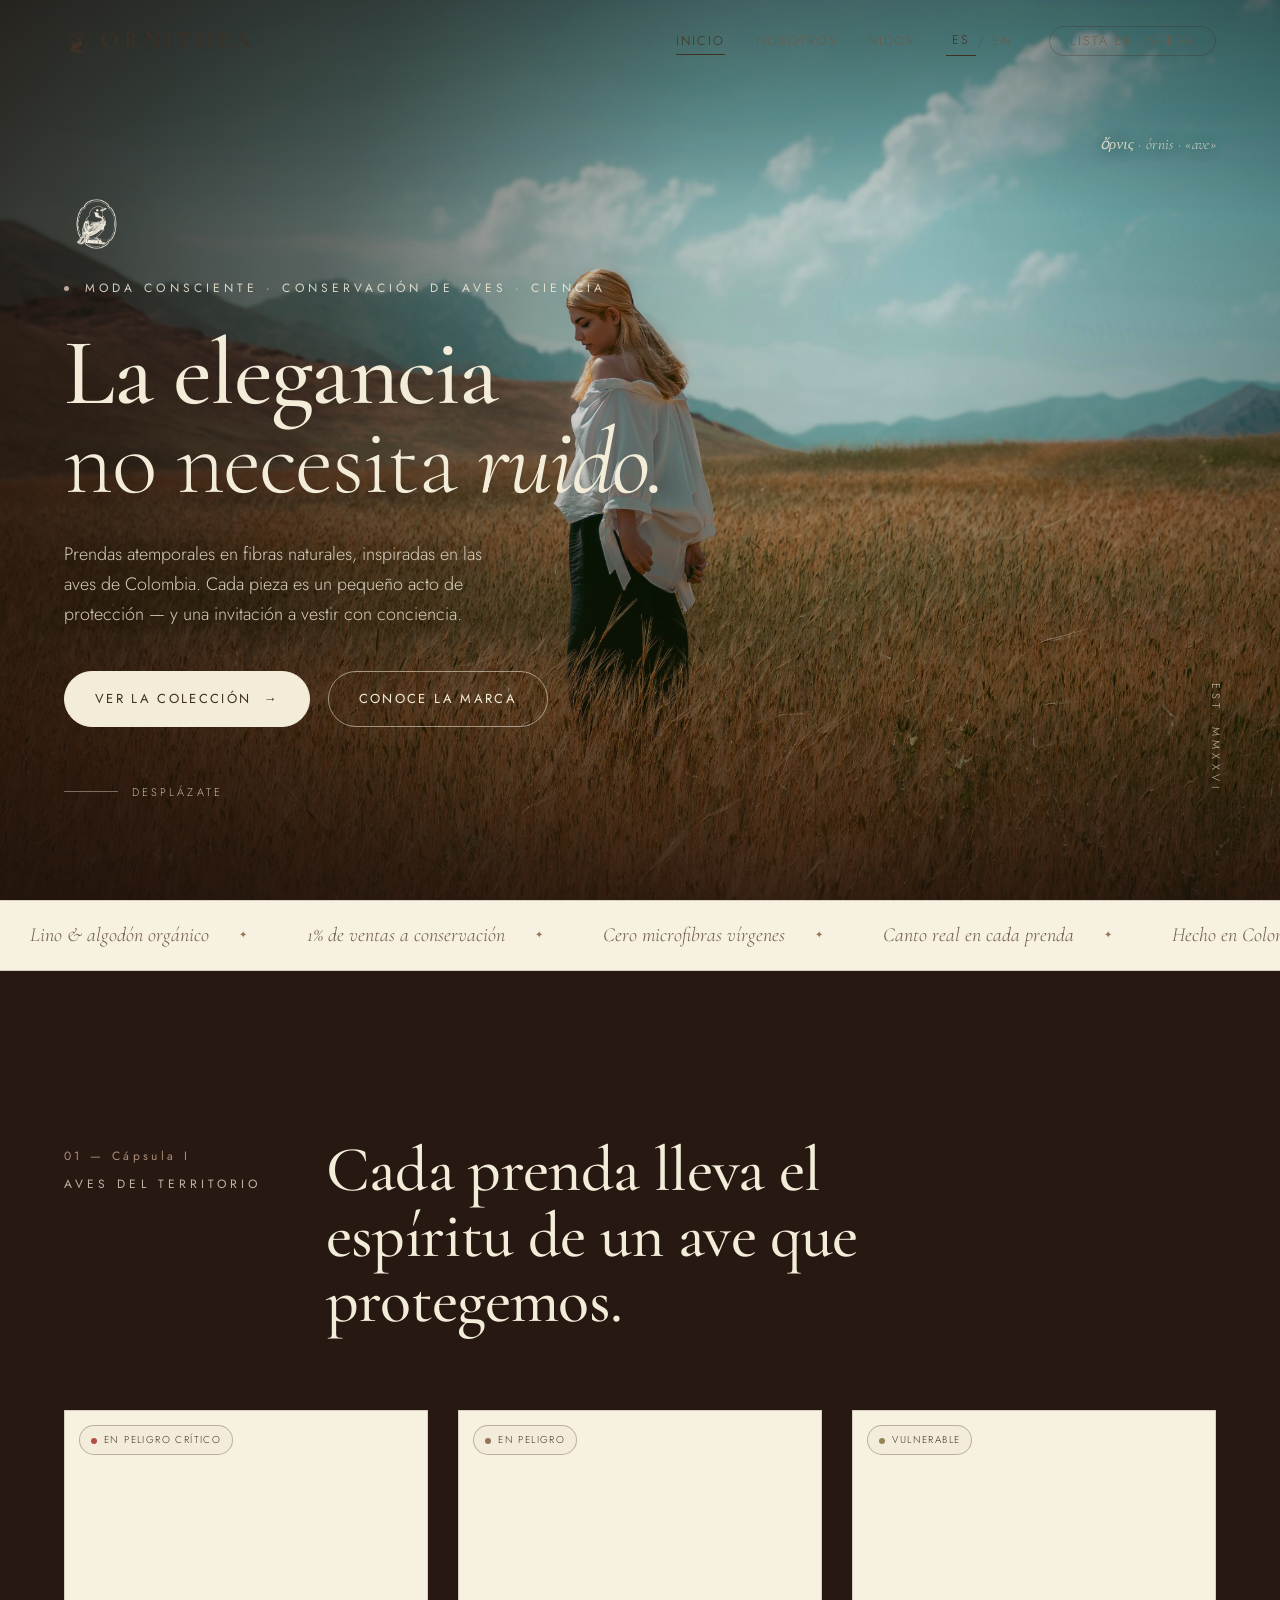
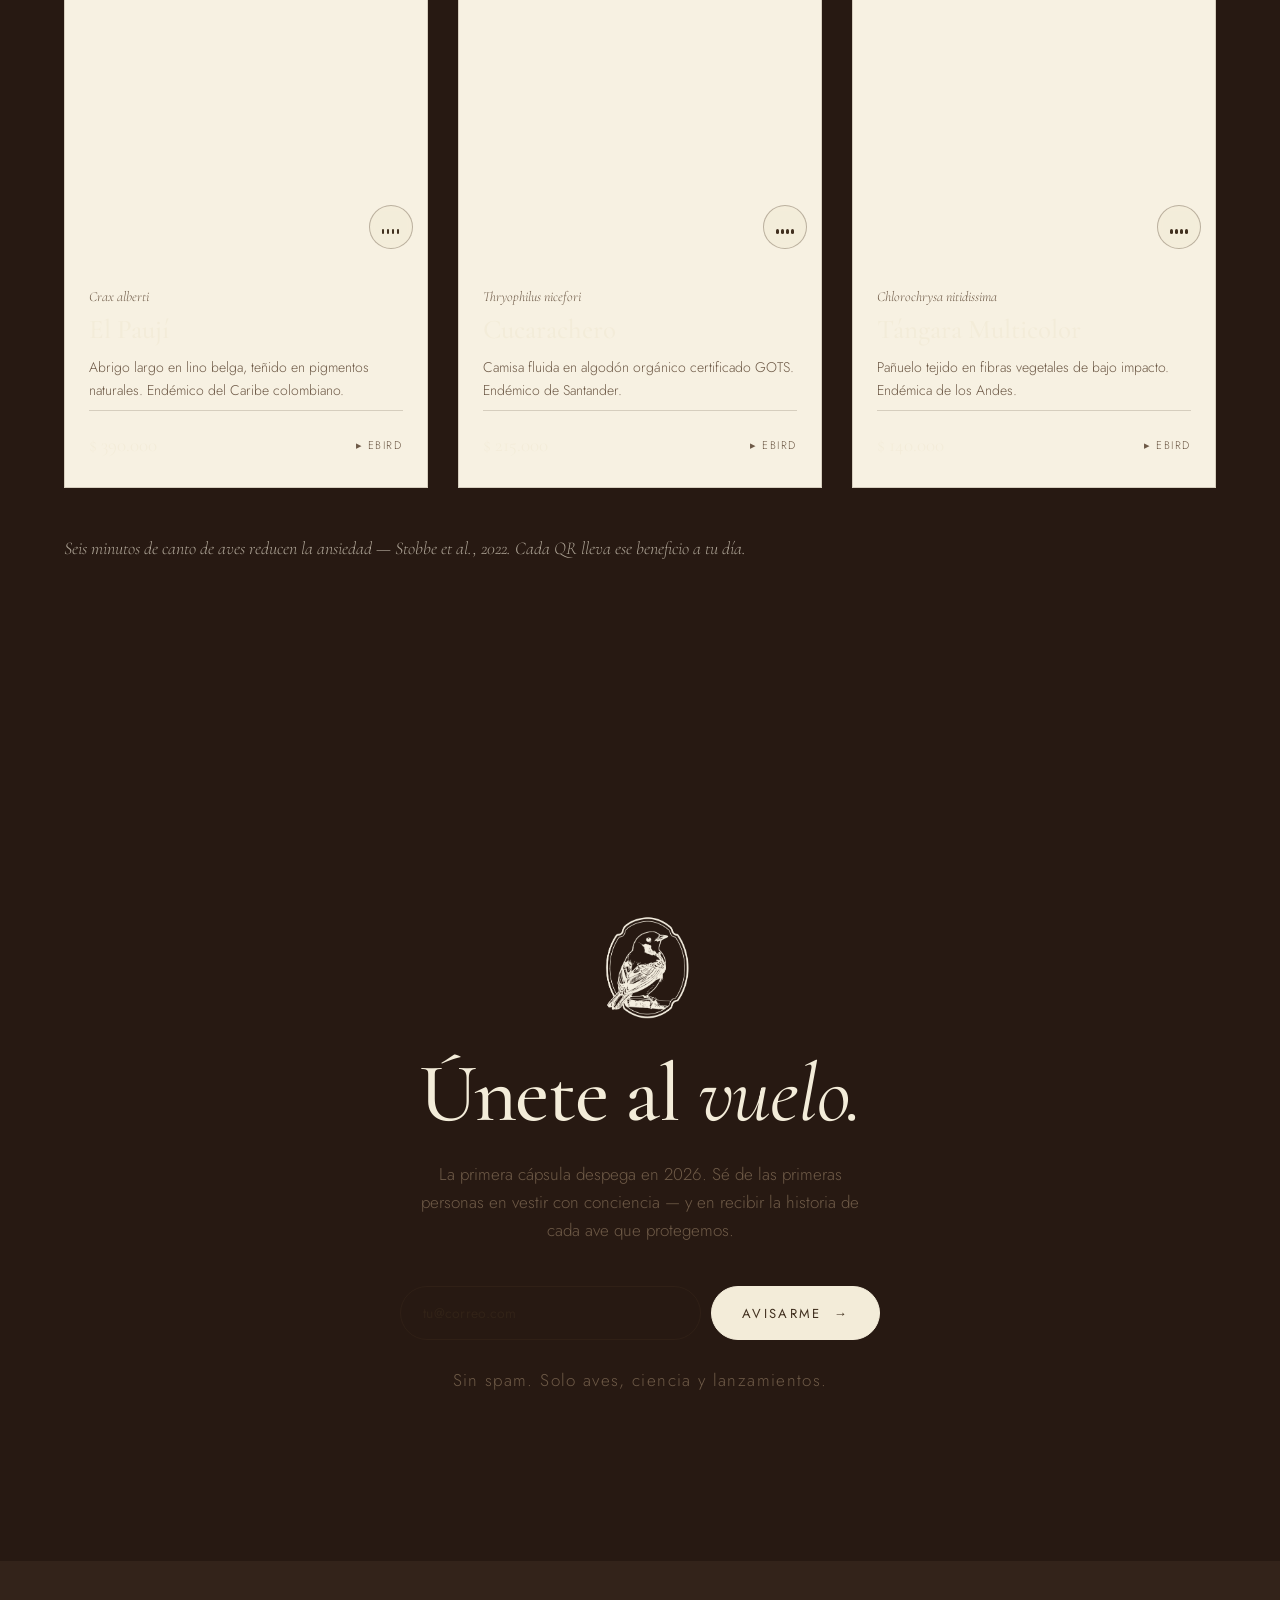
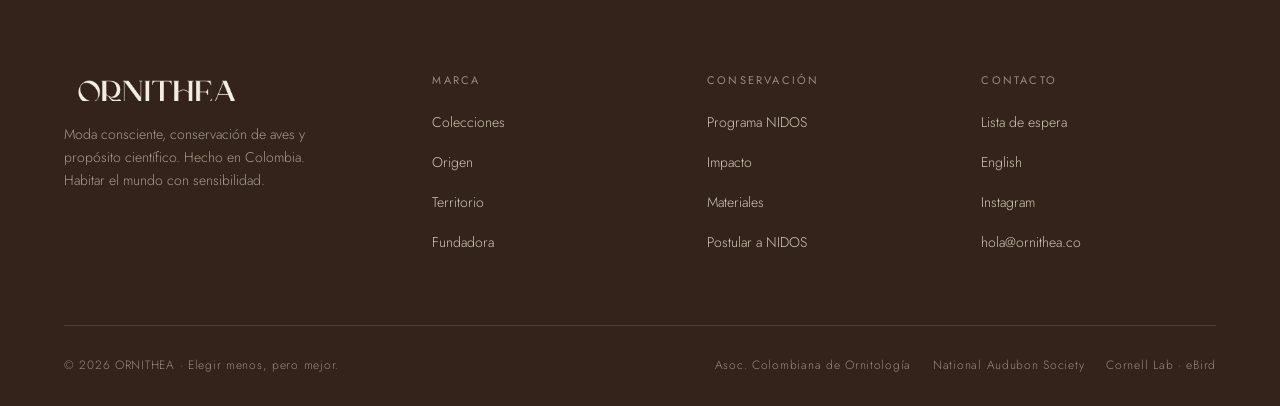
==== commit 07c1649e: "Update hero copy: 'named after' → 'inspired by' (both languages) Co-Authored-By: Claude Sonnet 4.6 <" ====
--- a/index.html
+++ b/index.html
@@ -45,7 +45,7 @@
       <span class="eyebrow">Moda consciente · Conservación de aves · Ciencia</span>
     </div>
     <h1 class="reveal" data-d="2">La elegancia<br /><span class="thin">no necesita</span> <em>ruido.</em></h1>
-    <p class="hero__sub reveal" data-d="3">Prendas atemporales en fibras naturales, nombradas en honor a las aves de Colombia. Cada pieza es un pequeño acto de protección — y una invitación a vestir con conciencia.</p>
+    <p class="hero__sub reveal" data-d="3">Prendas atemporales en fibras naturales, inspiradas en las aves de Colombia. Cada pieza es un pequeño acto de protección — y una invitación a vestir con conciencia.</p>
     <div class="hero__actions reveal" data-d="3">
       <a href="#colecciones" class="btn">Ver la colección <span class="arr">→</span></a>
       <a href="#origen" class="btn btn--ghost">Conoce la marca</a>
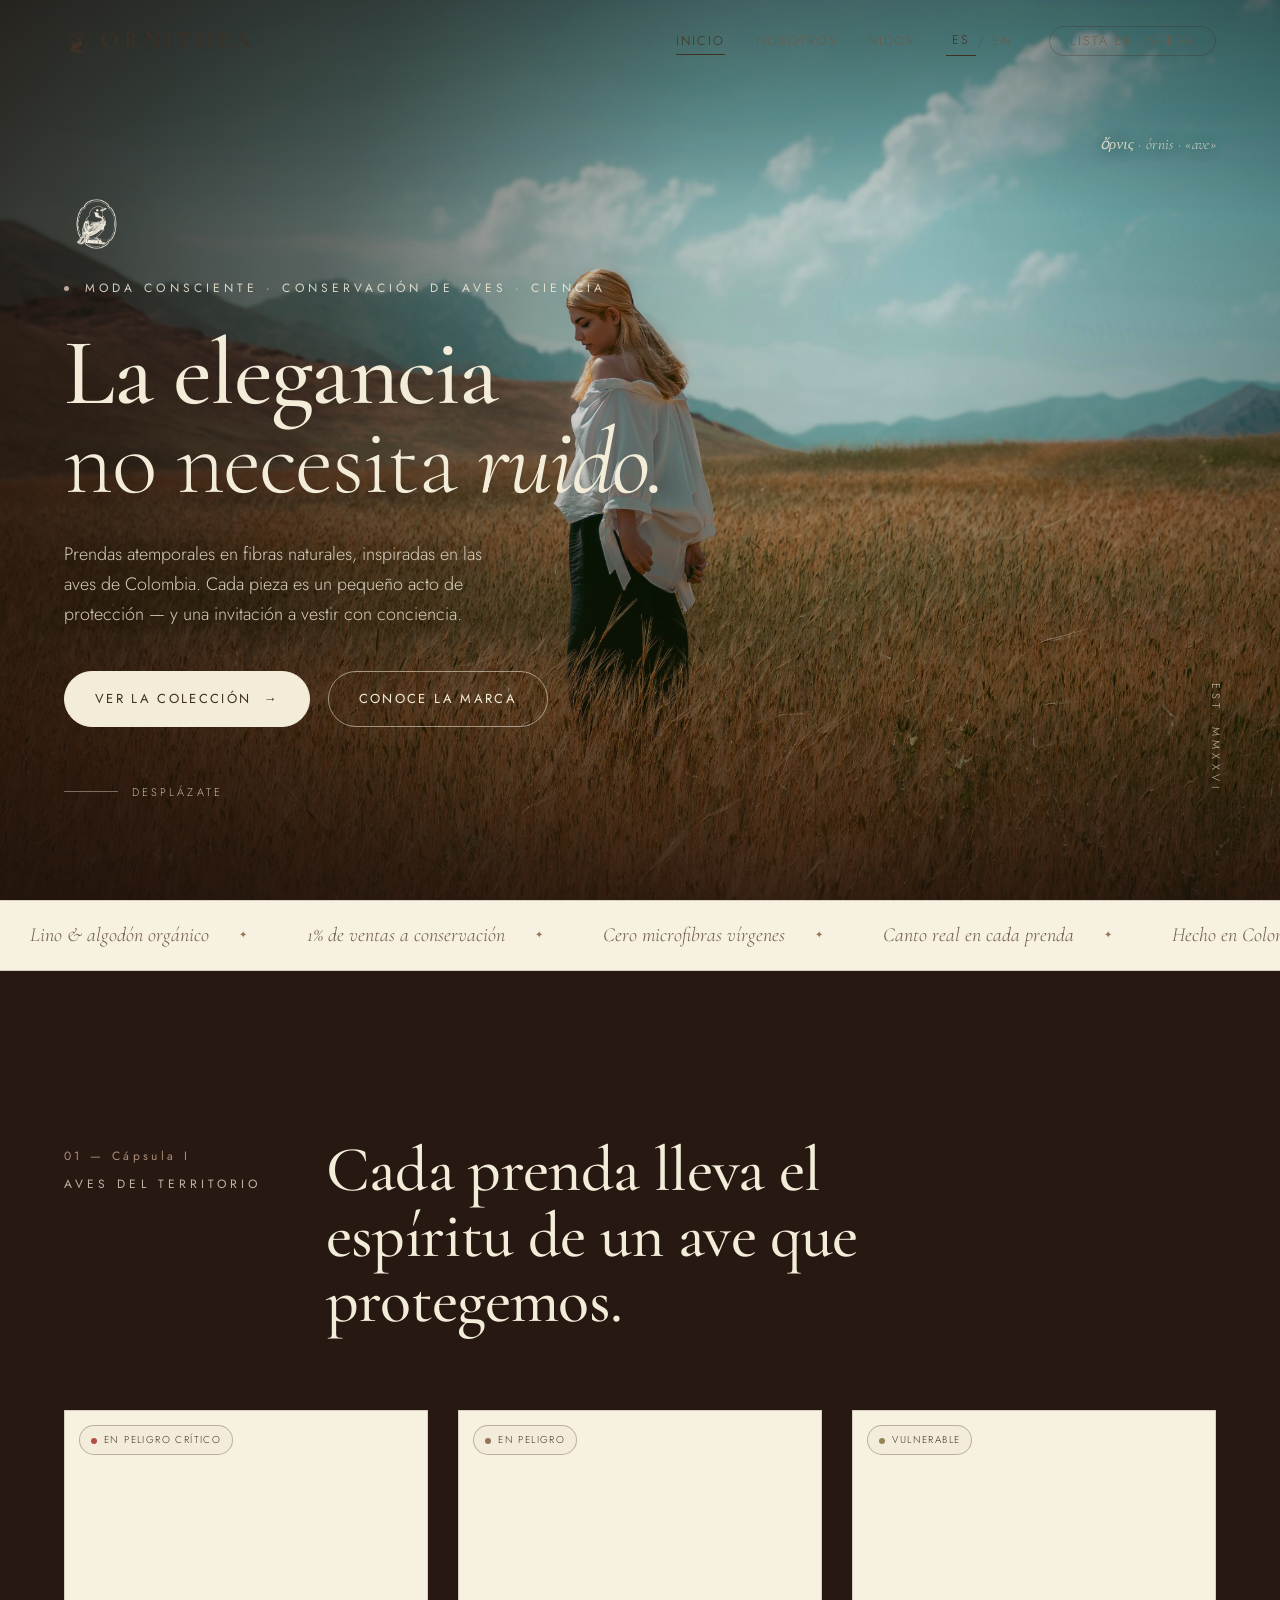
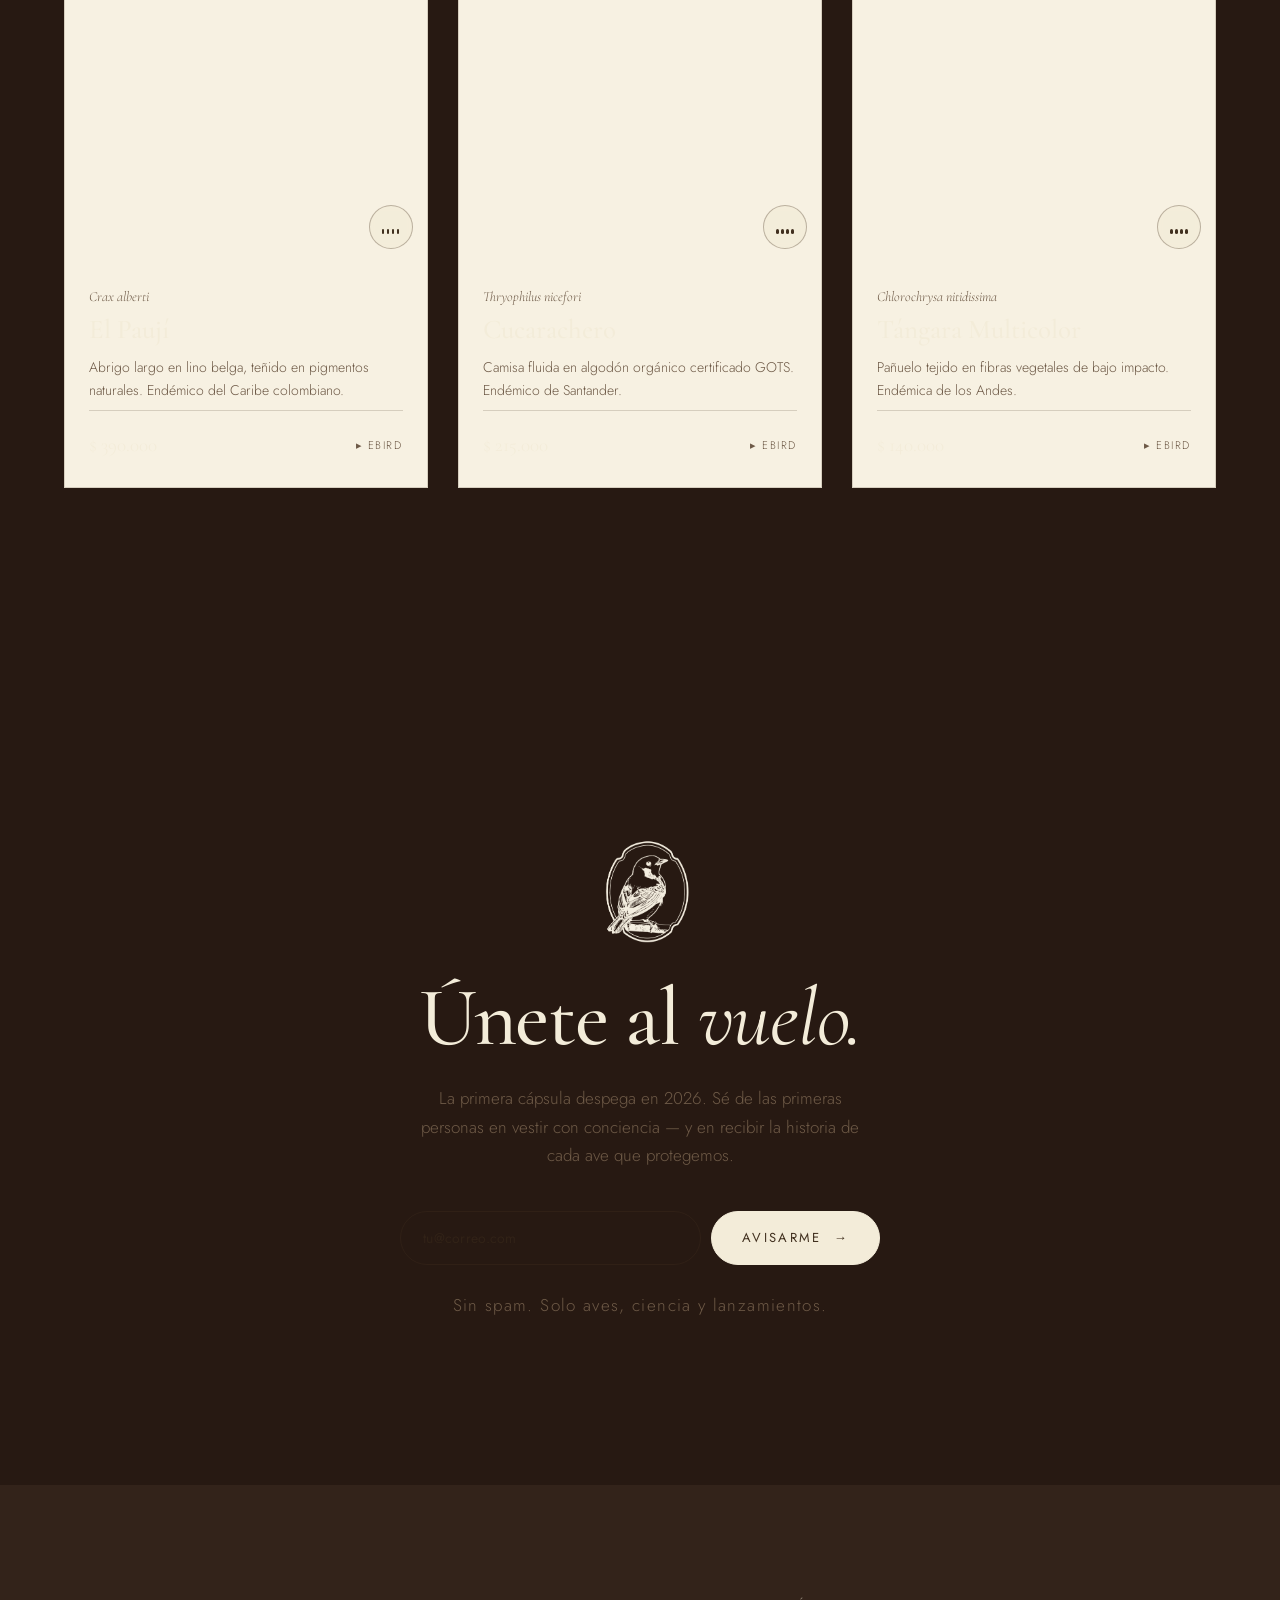
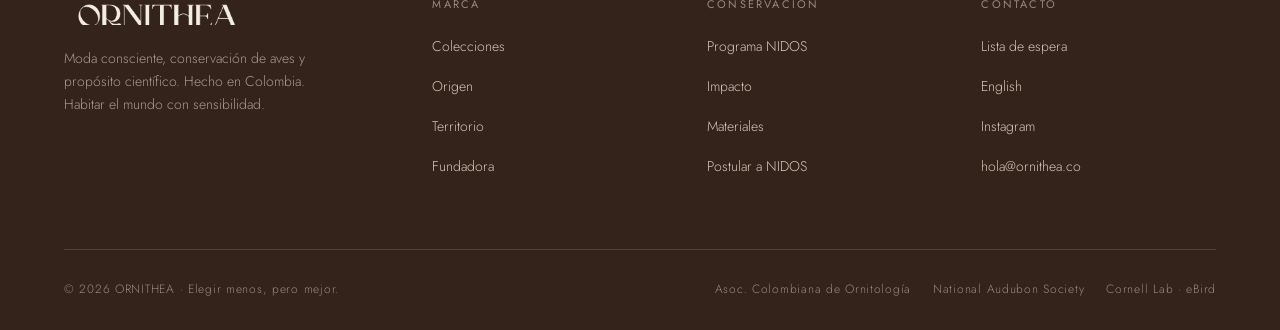
==== commit 2b36a24a: "Remove QR/birdsong footnote from collections section (both languages) Co-Authored-By: Claude Sonnet " ====
--- a/index.html
+++ b/index.html
@@ -126,7 +126,7 @@
         </div>
       </article>
     </div>
-    <p class="reveal" data-d="2" style="margin-top:46px; font-family:var(--serif); font-style:italic; font-size:18px; color:color-mix(in srgb,var(--paper) 66%, transparent);">Seis minutos de canto de aves reducen la ansiedad — Stobbe et&nbsp;al., 2022. Cada QR lleva ese beneficio a tu día.</p>
+
   </div>
 </section>
 
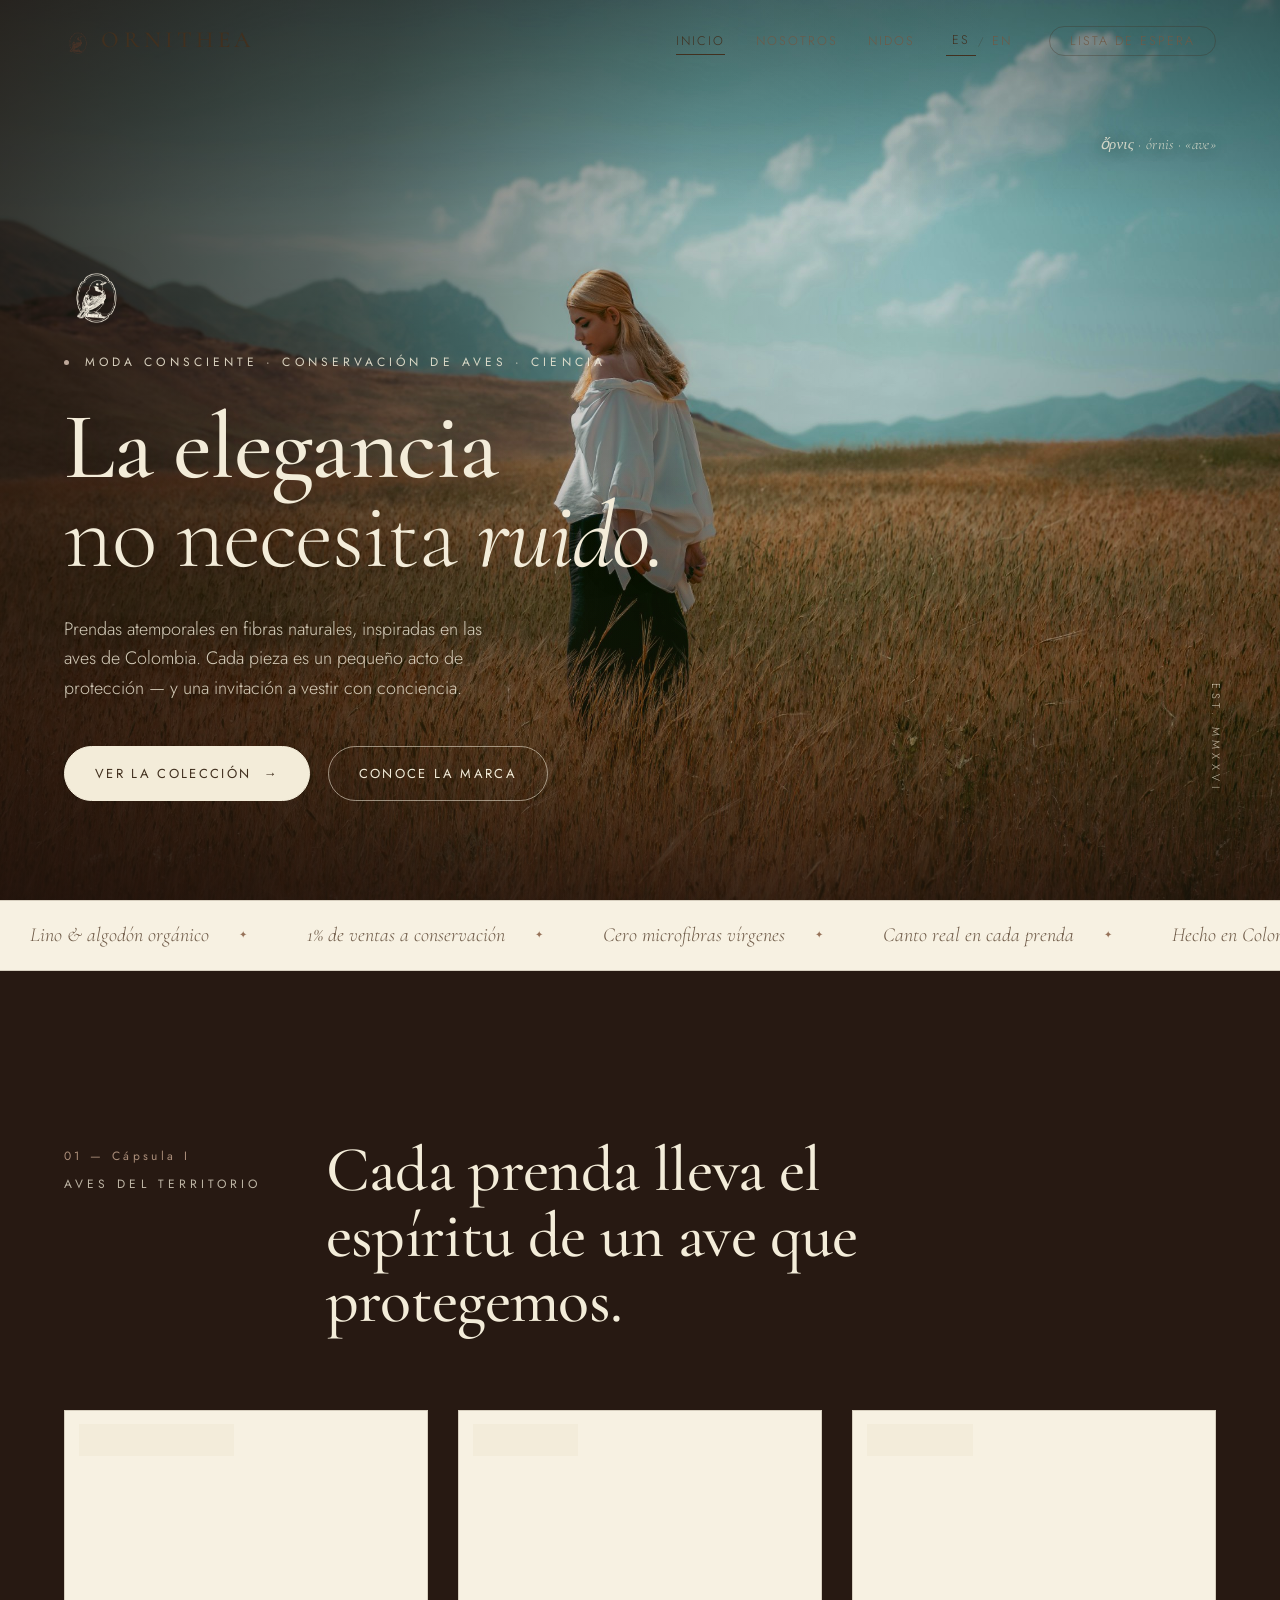
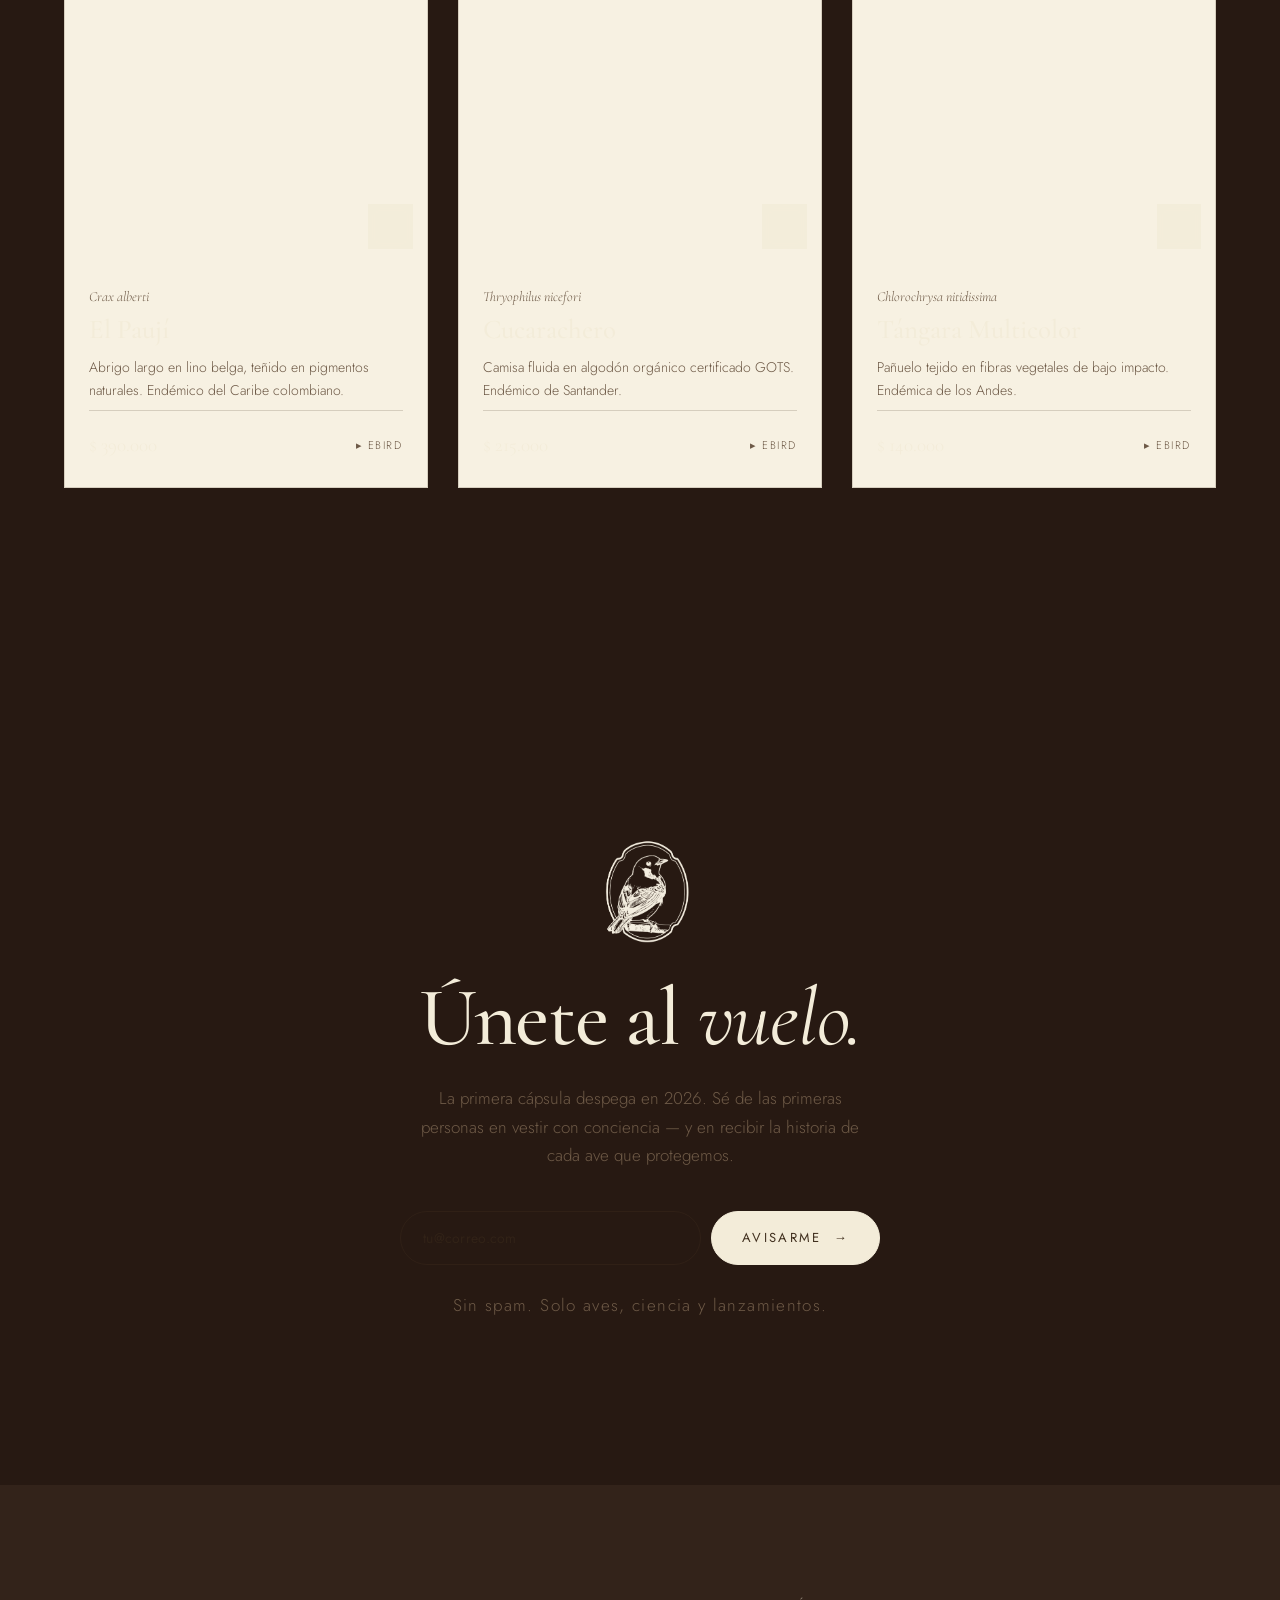
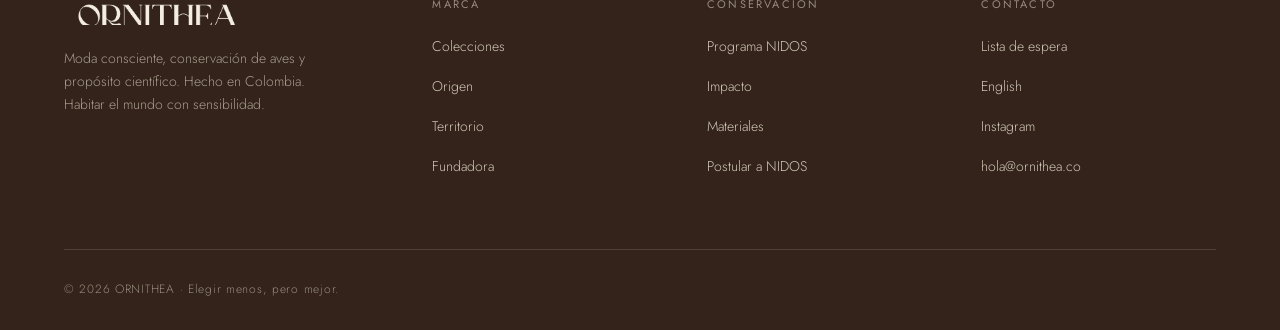
==== commit d6cb3710: "Remove scroll cue and footer allies from both language versions Co-Authored-By: Claude Sonnet 4.6 <n" ====
--- a/index.html
+++ b/index.html
@@ -50,7 +50,7 @@
       <a href="#colecciones" class="btn">Ver la colección <span class="arr">→</span></a>
       <a href="#origen" class="btn btn--ghost">Conoce la marca</a>
     </div>
-    <div class="scrollcue reveal" data-d="4">
+    <div class="scrollcue reveal" data-d="4" style="display:none">
       <span class="line"></span><span>Desplázate</span>
     </div>
   </div>
@@ -451,11 +451,7 @@
     </div>
     <div class="footer__bottom">
       <span>© 2026 ORNITHEA · Elegir menos, pero mejor.</span>
-      <div class="allies">
-        <span>Asoc. Colombiana de Ornitología</span>
-        <span>National Audubon Society</span>
-        <span>Cornell Lab · eBird</span>
-      </div>
+      <div class="allies"></div>
     </div>
   </div>
 </footer>
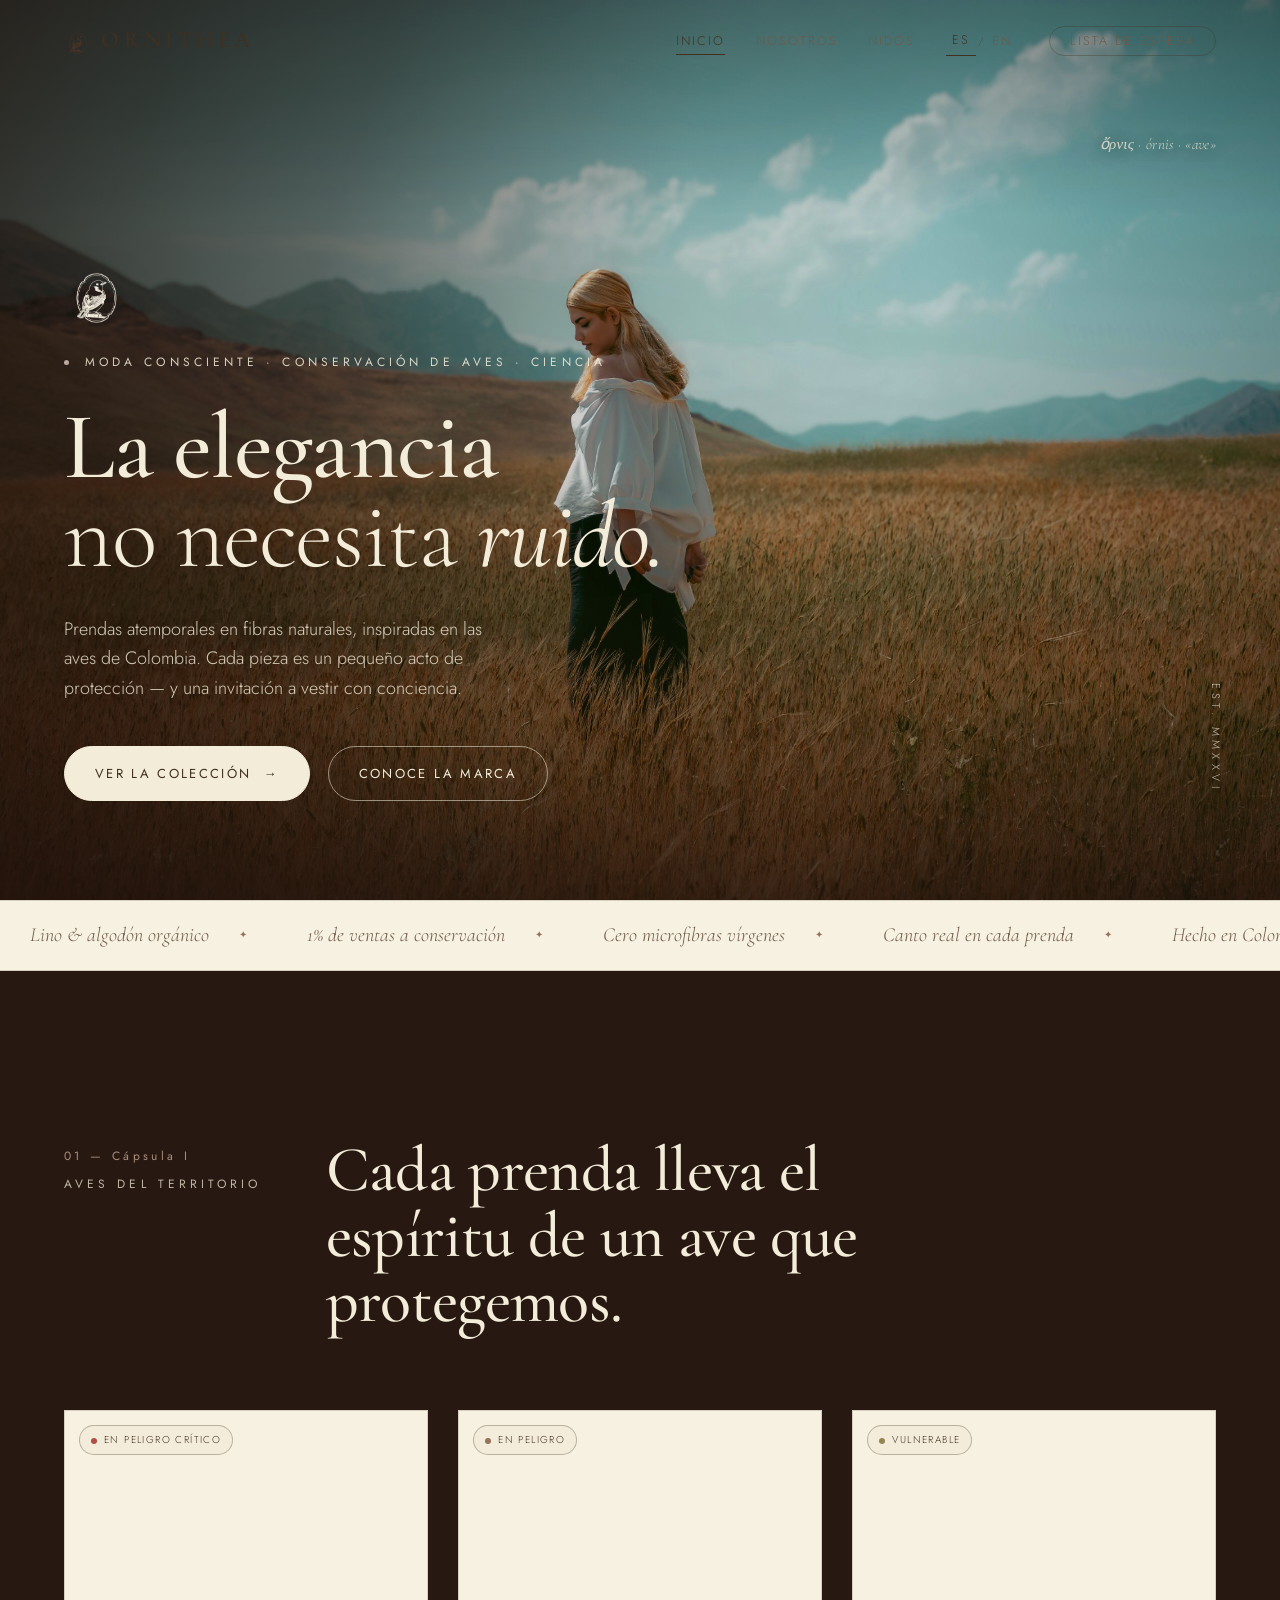
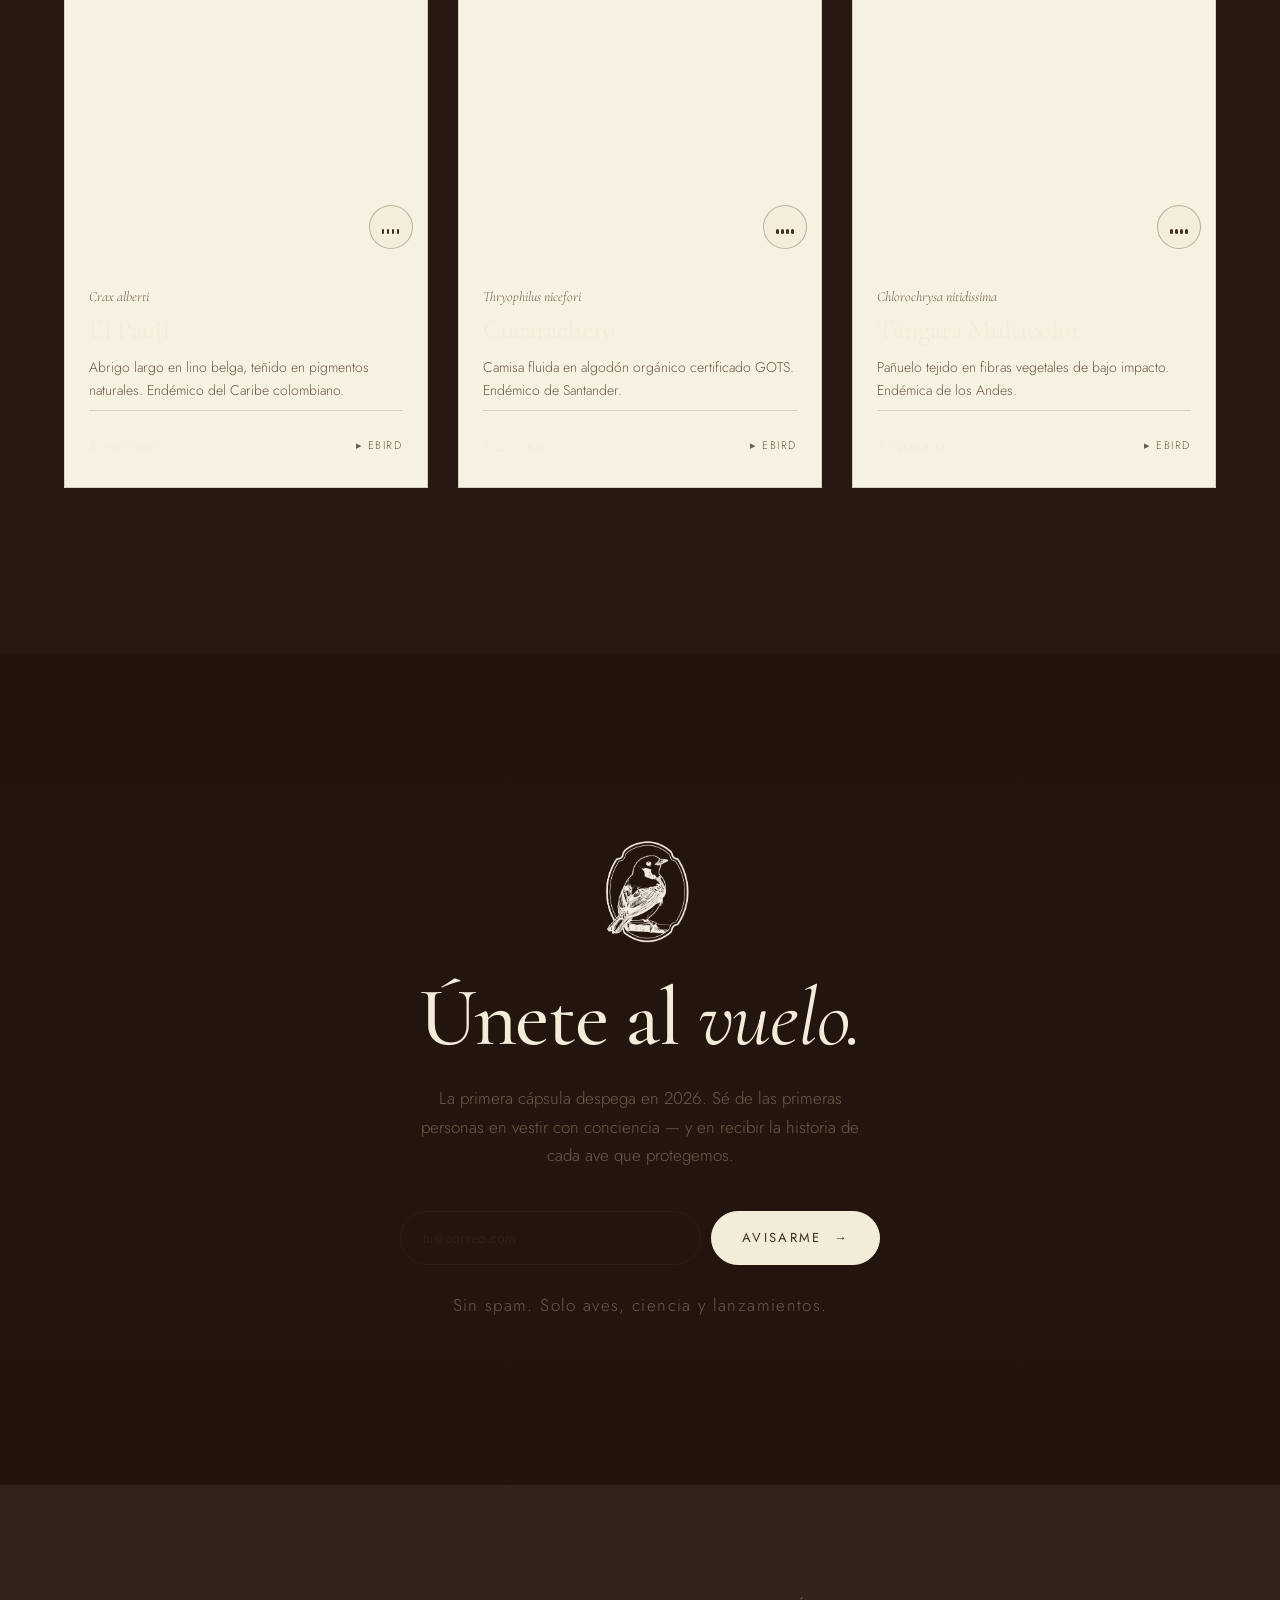
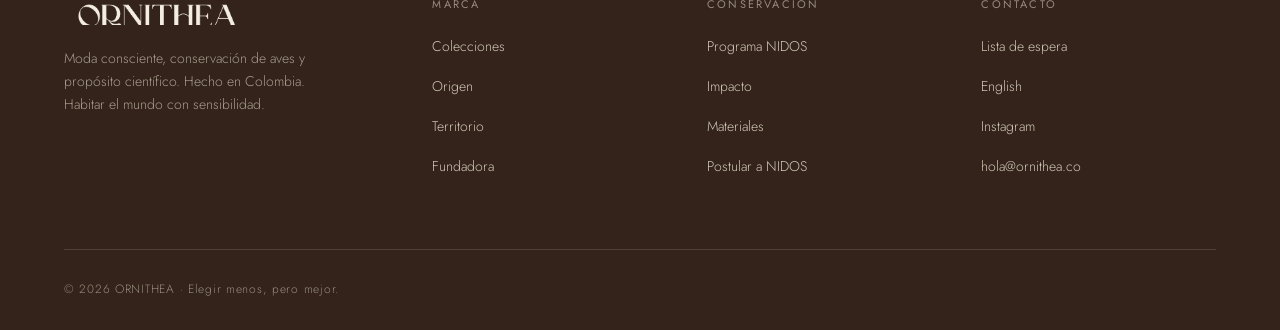
==== commit cb3049cd: "Add video background to waitlist section (both languages) Autoplays muted, looped, with a warm scrim" ====
--- a/index.html
+++ b/index.html
@@ -131,7 +131,10 @@
 </section>
 
 <!-- ============ LISTA DE ESPERA ============ -->
-<section class="dark section-pad" id="lista" data-screen-label="Lista de espera">
+<section class="dark section-pad waitlist-section" id="lista" data-screen-label="Lista de espera">
+  <div class="waitlist-video-bg" aria-hidden="true">
+    <video autoplay muted loop playsinline preload="metadata" src="assets/waitlist-bg.mp4"></video>
+  </div>
   <div class="wrap waitlist">
     <img class="waitlist__bird reveal" src="assets/bird-cream.png" alt="" />
     <h2 class="reveal" data-d="1">Únete al <em>vuelo.</em></h2>
--- a/styles.css
+++ b/styles.css
@@ -469,6 +469,19 @@
 /* ============================================================
    LISTA DE ESPERA
    ============================================================ */
+.waitlist-section{ position: relative; overflow: hidden; }
+.waitlist-video-bg{
+  position: absolute; inset: 0; z-index: 0;
+}
+.waitlist-video-bg video{
+  width: 100%; height: 100%; object-fit: cover; object-position: center;
+}
+.waitlist-video-bg::after{
+  content: ""; position: absolute; inset: 0;
+  background:
+    linear-gradient(to bottom, rgba(33,18,12,0.72) 0%, rgba(33,18,12,0.58) 50%, rgba(33,18,12,0.72) 100%);
+}
+.waitlist-section .wrap{ position: relative; z-index: 1; }
 .waitlist{ text-align:center; }
 .waitlist__bird{ width: 120px; margin: 0 auto 34px; }
 .waitlist h2{ font-family:var(--serif); font-weight:500; font-size: clamp(40px,6.5vw,86px); line-height:0.98; letter-spacing:-0.015em; }
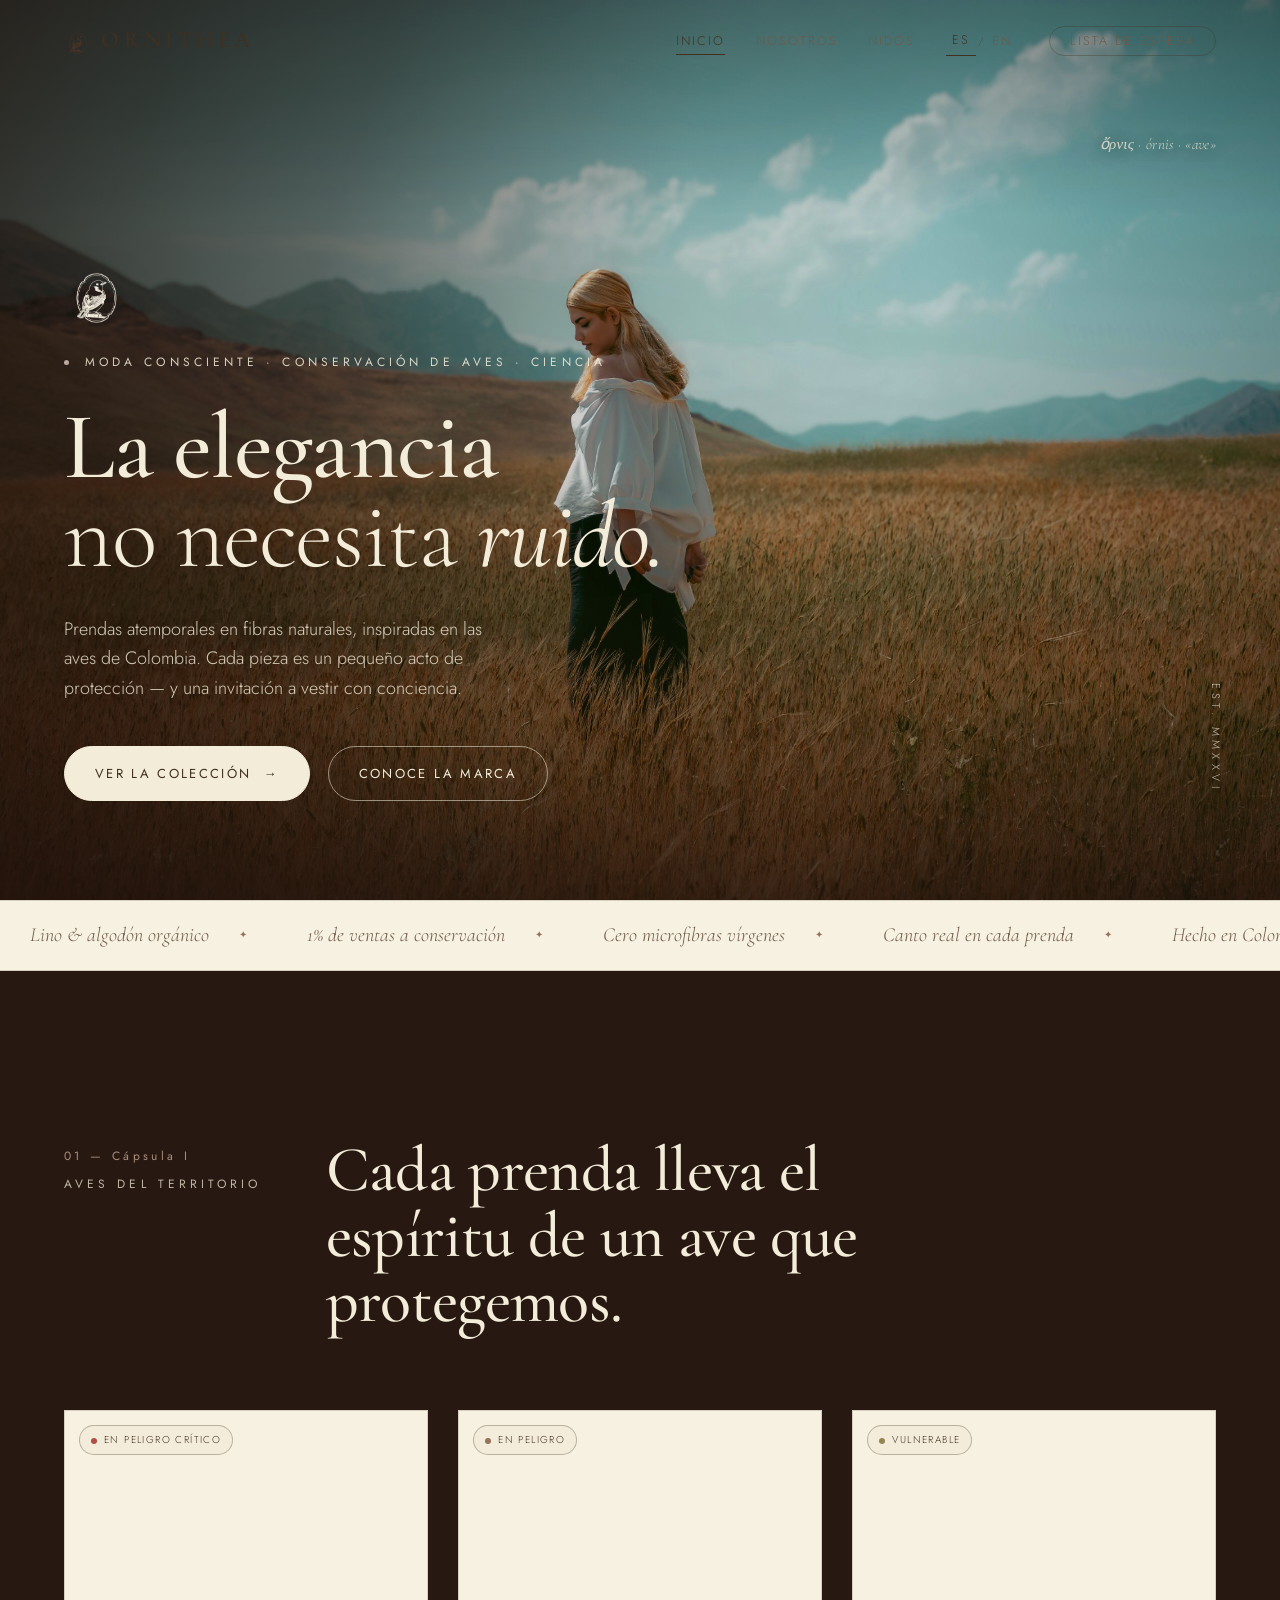
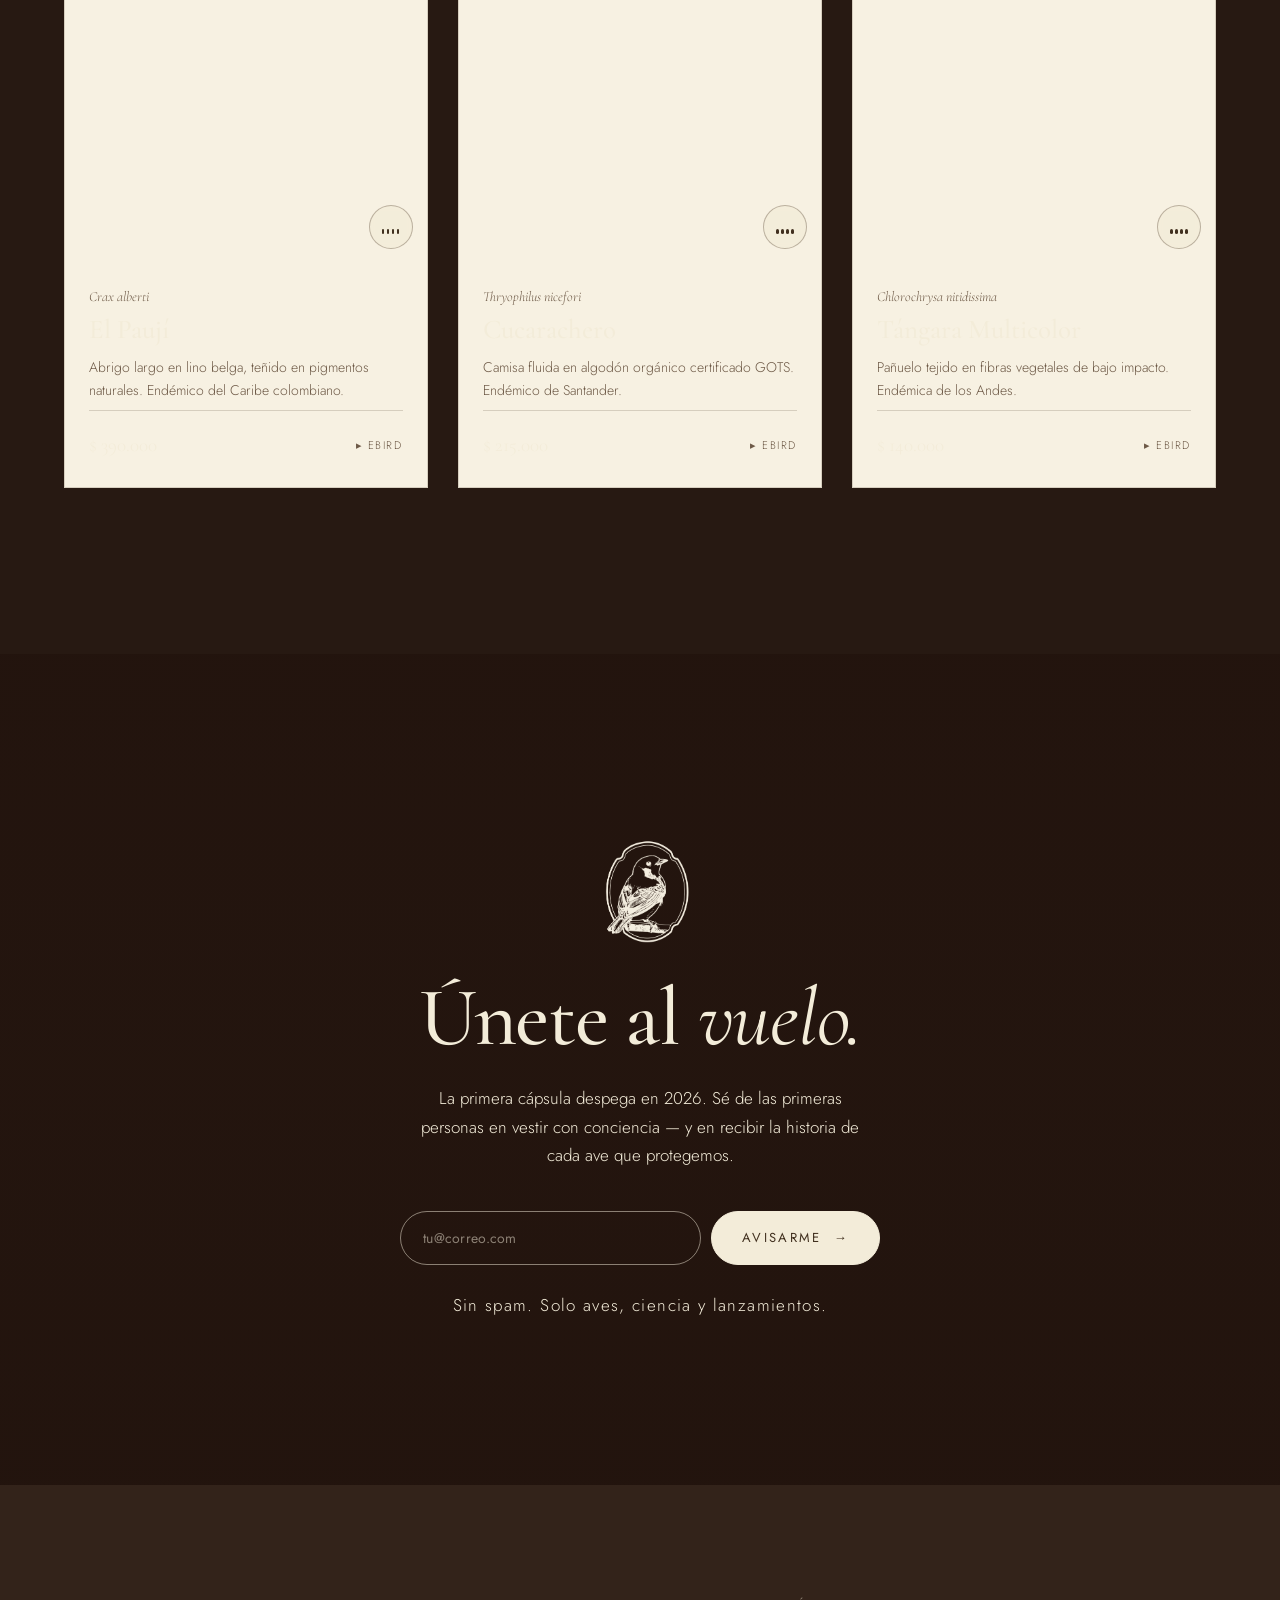
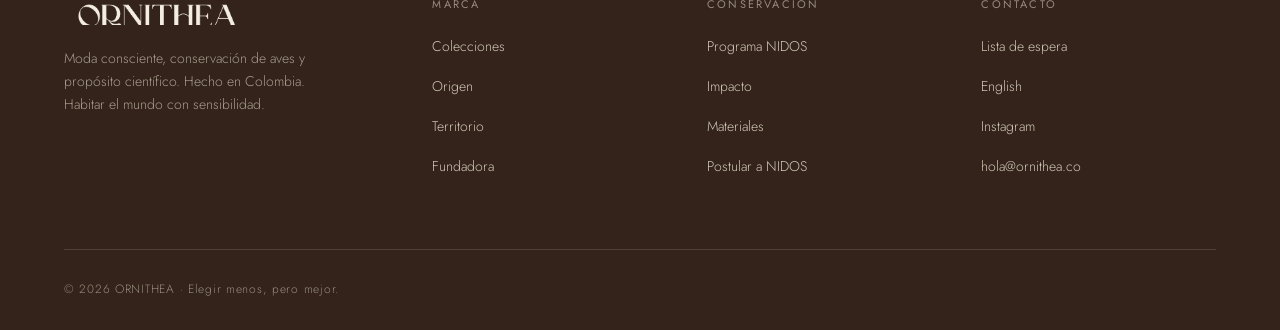
==== commit b85a3ddd: "Add hummingbird photo to About / Origen section (both languages) Co-Authored-By: Claude Sonnet 4.6 <" ====
--- a/index.html
+++ b/index.html
@@ -160,7 +160,7 @@
         <p class="body-copy" style="margin-top:24px;">A través de la fotografía y la observación de sus hábitats, surge una conciencia aguda sobre la fragilidad de estos ecosistemas. La industria del <em>fast fashion</em> ha normalizado la desconexión entre el vestir, la vida y la naturaleza. ORNITHEA responde proponiendo una moda que reconecta al ser humano con el mundo desde el respeto, la educación y la belleza consciente.</p>
       </div>
       <div class="origen__media reveal" data-d="1">
-        <image-slot id="slot-origin" shape="rect" placeholder="Arrastra una foto de ave / hábitat"></image-slot>
+        <img src="assets/hummingbird.jpg" alt="Colibrí posado en una rama" style="width:100%;height:auto;display:block;" />
       </div>
     </div>
   </div>
--- a/styles.css
+++ b/styles.css
@@ -486,21 +486,18 @@
 .waitlist__bird{ width: 120px; margin: 0 auto 34px; }
 .waitlist h2{ font-family:var(--serif); font-weight:500; font-size: clamp(40px,6.5vw,86px); line-height:0.98; letter-spacing:-0.015em; }
 .waitlist h2 em{ font-style:italic; font-weight:400; }
-.waitlist p{ margin: 26px auto 0; max-width: 46ch; color: var(--ink-soft); font-size:17px; }
+.waitlist p{ margin: 26px auto 0; max-width: 46ch; color: var(--paper); font-size:17px; }
 .signup{ margin: 42px auto 0; display:flex; gap:10px; max-width: 480px; }
 .signup input{
-  flex:1; background: transparent; border:1px solid var(--line-strong); border-radius:999px;
-  padding: 16px 22px; font-family:var(--sans); font-size:14px; color:var(--ink); letter-spacing:.02em;
-}
-.signup input::placeholder{ color: color-mix(in srgb,var(--ink) 42%, transparent); }
-/* As soon as an email is typed (placeholder no longer shown) the text turns
-   white so it reads clearly on the dark band. Driven by a CSS var so the
-   Tweaks panel can recolour it. */
-.signup input:not(:placeholder-shown){ color: var(--signup-typed, #ffffff); }
-.signup input:focus{ outline:none; border-color: var(--signup-focus, var(--paper)); }
+  flex:1; background: transparent; border:1px solid color-mix(in srgb,var(--paper) 50%, transparent); border-radius:999px;
+  padding: 16px 22px; font-family:var(--sans); font-size:14px; color:var(--paper); letter-spacing:.02em;
+}
+.signup input::placeholder{ color: color-mix(in srgb,var(--paper) 50%, transparent); }
+.signup input:not(:placeholder-shown){ color: var(--paper); }
+.signup input:focus{ outline:none; border-color: var(--paper); }
 .signup .btn{ flex-shrink:0; }
-.signup-note{ margin-top:18px; font-size:12px; letter-spacing:.08em; color: var(--ink-soft); }
-.signup--done{ font-family:var(--serif); font-style:italic; font-size:22px; color:var(--ink); }
+.signup-note{ margin-top:18px; font-size:12px; letter-spacing:.08em; color: color-mix(in srgb,var(--paper) 75%, transparent); }
+.signup--done{ font-family:var(--serif); font-style:italic; font-size:22px; color:var(--paper); }
 @media (max-width: 540px){ .signup{ flex-direction:column; border-radius:0; } .signup .btn{ justify-content:center; } }
 
 /* ============================================================
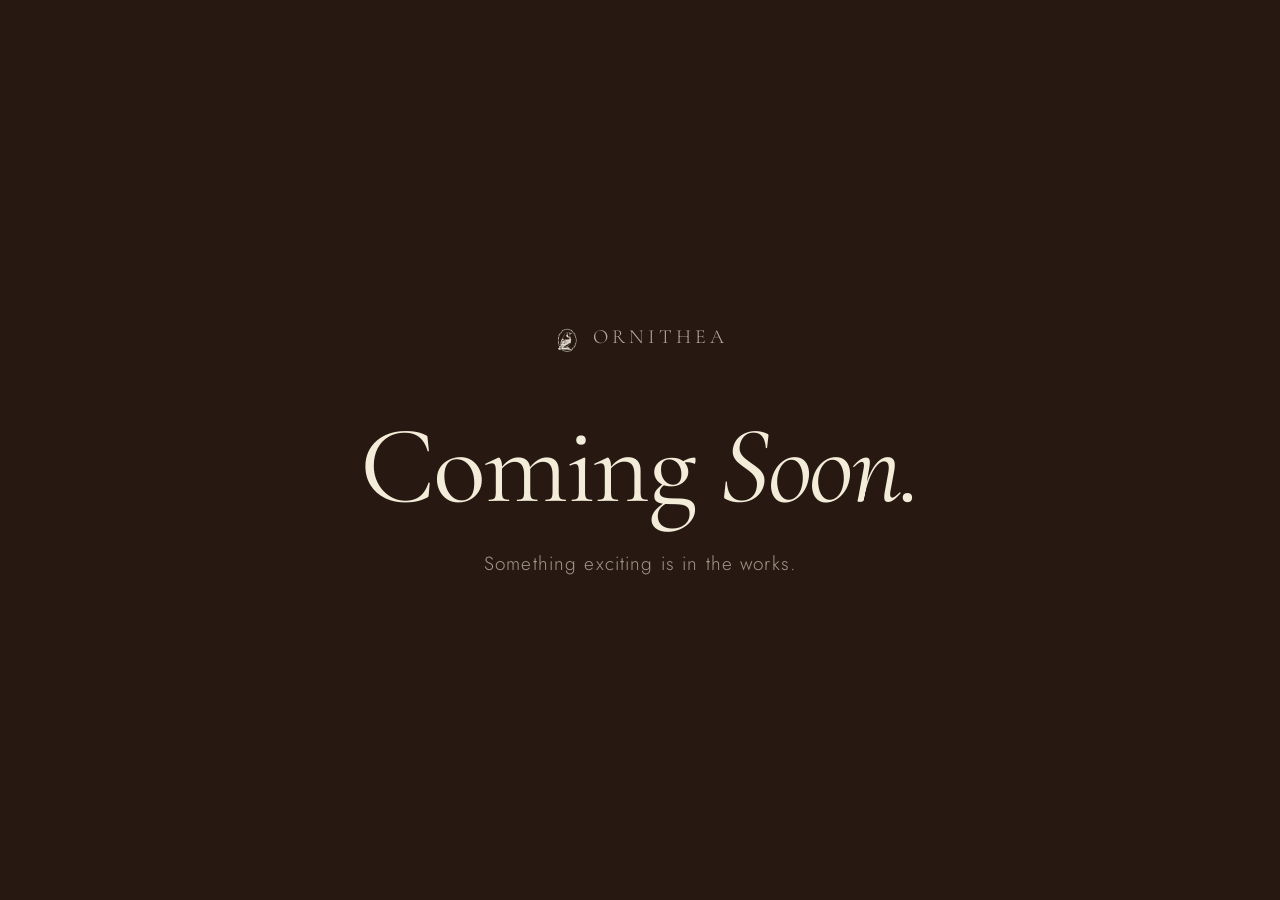
==== commit 6d100193: "Add coming soon page; preserve full site as main-site.html Co-Authored-By: Claude Sonnet 4.6 <norepl" ====
--- a/index.html
+++ b/index.html
@@ -3,464 +3,29 @@
 <head>
 <meta charset="UTF-8" />
 <meta name="viewport" content="width=device-width, initial-scale=1.0" />
-<title>ORNITHEA · Lujo consciente · Conservación de aves</title>
-<meta name="description" content="ORNITHEA — Moda consciente, conservación de aves y propósito científico. Elegir menos, pero mejor. EST. 2026." />
+<title>ORNITHEA · Coming Soon</title>
 <link rel="preconnect" href="https://fonts.googleapis.com" />
 <link rel="preconnect" href="https://fonts.gstatic.com" crossorigin />
-<link href="https://fonts.googleapis.com/css2?family=Cormorant+Garamond:ital,wght@0,400;0,500;0,600;1,400;1,500&family=Jost:wght@300;400;500&display=swap" rel="stylesheet" />
+<link href="https://fonts.googleapis.com/css2?family=Cormorant+Garamond:ital,wght@0,400;0,500;1,400&family=Jost:wght@300;400&display=swap" rel="stylesheet" />
 <link rel="stylesheet" href="styles.css" />
+<style>
+  body{ background: var(--espresso); color: var(--paper); display:flex; align-items:center; justify-content:center; min-height: 100svh; }
+  .coming{ text-align:center; }
+  .coming__brand{ display:flex; align-items:center; justify-content:center; gap:14px; font-family:var(--serif); font-size:20px; letter-spacing:.2em; margin-bottom: 60px; color: color-mix(in srgb,var(--paper) 70%, transparent); }
+  .coming__brand img{ height:28px; }
+  .coming h1{ font-family:var(--serif); font-weight:400; font-size: clamp(52px, 9vw, 110px); line-height:0.96; letter-spacing:-0.02em; }
+  .coming h1 em{ font-style:italic; }
+  .coming p{ margin-top: 28px; font-family:var(--sans); font-weight:300; font-size: clamp(15px, 1.8vw, 19px); letter-spacing:.06em; color: color-mix(in srgb,var(--paper) 60%, transparent); }
+</style>
 </head>
 <body>
-
-<!-- ============ NAV ============ -->
-<nav class="nav" id="nav">
-  <a class="nav__brand" href="#top" aria-label="ORNITHEA inicio">
-    <img src="assets/bird-ink.png" alt="" />
-    <span>ORNITHEA</span>
-  </a>
-  <div class="nav__links" id="navlinks">
-    <a href="#" class="nav__tab is-active" data-tab="home">Inicio</a>
-    <a href="#" class="nav__tab" data-tab="about">Nosotros</a>
-    <a href="#" class="nav__tab" data-tab="nidos">NIDOS</a>
-    <span class="nav__lang"><a href="index.html" class="active">ES</a><span class="sep">/</span><a href="index-en.html">EN</a></span>
-    <a class="nav__cta" href="#" data-tab="home" data-scroll="lista">Lista de espera</a>
+  <div class="coming">
+    <div class="coming__brand">
+      <img src="assets/bird-cream.png" alt="" />
+      <span>ORNITHEA</span>
+    </div>
+    <h1>Coming <em>Soon.</em></h1>
+    <p>Something exciting is in the works.</p>
   </div>
-  <button class="nav__burger" id="burger" aria-label="Menú">
-    <span></span><span></span><span></span>
-  </button>
-</nav>
-
-<main id="tabs">
-
-<div class="tab-panel is-active" id="tab-home" data-tab="home" role="tabpanel">
-<!-- ============ HERO ============ -->
-<header class="hero hero--photo" id="top" data-screen-label="Hero">
-  <div class="hero__bg">
-    <img src="assets/hero-field.jpg" alt="Mujer con blusa de fibras naturales en un campo dorado bajo las montañas" />
-  </div>
-  <div class="wrap hero__content">
-    <img class="hero__crest reveal" src="assets/bird-cream.png" alt="Emblema ORNITHEA" />
-    <div class="hero__eyebrow reveal" data-d="1">
-      <span class="dot"></span>
-      <span class="eyebrow">Moda consciente · Conservación de aves · Ciencia</span>
-    </div>
-    <h1 class="reveal" data-d="2">La elegancia<br /><span class="thin">no necesita</span> <em>ruido.</em></h1>
-    <p class="hero__sub reveal" data-d="3">Prendas atemporales en fibras naturales, inspiradas en las aves de Colombia. Cada pieza es un pequeño acto de protección — y una invitación a vestir con conciencia.</p>
-    <div class="hero__actions reveal" data-d="3">
-      <a href="#colecciones" class="btn">Ver la colección <span class="arr">→</span></a>
-      <a href="#origen" class="btn btn--ghost">Conoce la marca</a>
-    </div>
-    <div class="scrollcue reveal" data-d="4" style="display:none">
-      <span class="line"></span><span>Desplázate</span>
-    </div>
-  </div>
-  <span class="hero__ornish">ὄρνις · órnis · «ave»</span>
-  <span class="hero__sidelabel">EST. MMXXVI</span>
-</header>
-
-<!-- ============ MARQUEE ============ -->
-<div class="strip" aria-hidden="true">
-  <div class="marq" id="marq">
-    <span>Lino &amp; algodón orgánico</span><span>1% de ventas a conservación</span><span>Cero microfibras vírgenes</span><span>Canto real en cada prenda</span><span>Hecho en Colombia</span><span>Lujo silencioso</span>
-    <span>Lino &amp; algodón orgánico</span><span>1% de ventas a conservación</span><span>Cero microfibras vírgenes</span><span>Canto real en cada prenda</span><span>Hecho en Colombia</span><span>Lujo silencioso</span>
-  </div>
-</div>
-
-<!-- ============ COLECCIONES — AVES (moved up) ============ -->
-<section class="dark section-pad" id="colecciones" data-screen-label="Colecciones">
-  <div class="wrap">
-    <div class="sec-head reveal">
-      <div class="sec-head__kicker">
-        <span class="num-tag">01 — Cápsula I</span>
-        <span class="eyebrow">Aves del territorio</span>
-      </div>
-      <h2>Cada prenda lleva el espíritu de un ave que protegemos.</h2>
-    </div>
-    <div class="birds">
-      <article class="bird-card reveal">
-        <div class="bird-card__media">
-          <span class="bird-card__status s-cr"><span class="pip"></span>En peligro crítico</span>
-          <button class="bird-card__song" aria-label="Escuchar canto"><span class="eq"><i></i><i></i><i></i><i></i></span></button>
-          <image-slot id="slot-garment-1" shape="rect" placeholder="Arrastra una foto"></image-slot>
-        </div>
-        <div class="bird-card__body">
-          <span class="bird-card__latin">Crax alberti</span>
-          <h3 class="bird-card__name">El Paují</h3>
-          <p class="bird-card__desc">Abrigo largo en lino belga, teñido en pigmentos naturales. Endémico del Caribe colombiano.</p>
-          <div class="bird-card__foot">
-            <span class="bird-card__price">$ 390.000</span>
-            <span class="bird-card__ebird">▸ eBird</span>
-          </div>
-        </div>
-      </article>
-      <article class="bird-card reveal" data-d="1">
-        <div class="bird-card__media">
-          <span class="bird-card__status s-en"><span class="pip"></span>En peligro</span>
-          <button class="bird-card__song" aria-label="Escuchar canto"><span class="eq"><i></i><i></i><i></i><i></i></span></button>
-          <image-slot id="slot-garment-2" shape="rect" placeholder="Arrastra una foto"></image-slot>
-        </div>
-        <div class="bird-card__body">
-          <span class="bird-card__latin">Thryophilus nicefori</span>
-          <h3 class="bird-card__name">Cucarachero</h3>
-          <p class="bird-card__desc">Camisa fluida en algodón orgánico certificado GOTS. Endémico de Santander.</p>
-          <div class="bird-card__foot">
-            <span class="bird-card__price">$ 215.000</span>
-            <span class="bird-card__ebird">▸ eBird</span>
-          </div>
-        </div>
-      </article>
-      <article class="bird-card reveal" data-d="2">
-        <div class="bird-card__media">
-          <span class="bird-card__status s-vu"><span class="pip"></span>Vulnerable</span>
-          <button class="bird-card__song" aria-label="Escuchar canto"><span class="eq"><i></i><i></i><i></i><i></i></span></button>
-          <image-slot id="slot-garment-3" shape="rect" placeholder="Arrastra una foto"></image-slot>
-        </div>
-        <div class="bird-card__body">
-          <span class="bird-card__latin">Chlorochrysa nitidissima</span>
-          <h3 class="bird-card__name">Tángara Multicolor</h3>
-          <p class="bird-card__desc">Pañuelo tejido en fibras vegetales de bajo impacto. Endémica de los Andes.</p>
-          <div class="bird-card__foot">
-            <span class="bird-card__price">$ 140.000</span>
-            <span class="bird-card__ebird">▸ eBird</span>
-          </div>
-        </div>
-      </article>
-    </div>
-
-  </div>
-</section>
-
-<!-- ============ LISTA DE ESPERA ============ -->
-<section class="dark section-pad waitlist-section" id="lista" data-screen-label="Lista de espera">
-  <div class="waitlist-video-bg" aria-hidden="true">
-    <video autoplay muted loop playsinline preload="metadata" src="assets/waitlist-bg.mp4"></video>
-  </div>
-  <div class="wrap waitlist">
-    <img class="waitlist__bird reveal" src="assets/bird-cream.png" alt="" />
-    <h2 class="reveal" data-d="1">Únete al <em>vuelo.</em></h2>
-    <p class="reveal" data-d="2">La primera cápsula despega en 2026. Sé de las primeras personas en vestir con conciencia — y en recibir la historia de cada ave que protegemos.</p>
-    <form class="signup reveal" data-d="2" id="signup">
-      <input type="email" id="email" placeholder="tu@correo.com" aria-label="Correo electrónico" required />
-      <button type="submit" class="btn btn--light">Avisarme <span class="arr">→</span></button>
-    </form>
-    <p class="signup-note reveal" data-d="3">Sin spam. Solo aves, ciencia y lanzamientos.</p>
-  </div>
-</section>
-</div>
-
-<div class="tab-panel" id="tab-about" data-tab="about" role="tabpanel" hidden>
-<!-- ============ ORIGEN ============ -->
-<section class="section-pad" id="origen" data-screen-label="Origen">
-  <div class="wrap">
-    <div class="origen__grid">
-      <div class="origen__copy reveal">
-        <div class="num-tag" style="margin-bottom:22px;">02 — El origen</div>
-        <div class="greek">ὄρνις<small>órnis · «ave» — raíz de ornitología</small></div>
-        <p class="lead" style="margin-top:34px;">ORNITHEA nace de un asombro: la contemplación de las aves como símbolo de libertad, serenidad y armonía con lo vivo.</p>
-        <p class="body-copy" style="margin-top:24px;">A través de la fotografía y la observación de sus hábitats, surge una conciencia aguda sobre la fragilidad de estos ecosistemas. La industria del <em>fast fashion</em> ha normalizado la desconexión entre el vestir, la vida y la naturaleza. ORNITHEA responde proponiendo una moda que reconecta al ser humano con el mundo desde el respeto, la educación y la belleza consciente.</p>
-      </div>
-      <div class="origen__media reveal" data-d="1">
-        <img src="assets/hummingbird.jpg" alt="Colibrí posado en una rama" style="width:100%;height:auto;display:block;" />
-      </div>
-    </div>
-  </div>
-</section>
-
-<!-- ============ MANIFESTO (dark) ============ -->
-<section class="dark section-pad" data-screen-label="Manifiesto">
-  <div class="wrap manifesto">
-    <img class="manifesto__bird reveal" src="assets/bird-cream.png" alt="" />
-    <h2 class="reveal" data-d="1">Creemos que el lujo verdadero es <em>silencioso, honesto y coherente.</em> No seguimos tendencias efímeras: honramos el tiempo, la calidad y la intención.</h2>
-    <p class="sig reveal" data-d="2">ORNITHEA es vestir con conciencia. Es elegir menos, pero mejor.</p>
-  </div>
-</section>
-
-<!-- ============ TERRITORIO / PILARES ============ -->
-<section class="section-pad" id="territorio" data-screen-label="Territorio">
-  <div class="wrap">
-    <div class="sec-head reveal">
-      <div class="sec-head__kicker">
-        <span class="num-tag">03 — Territorio</span>
-        <span class="eyebrow">Dónde habita la marca</span>
-      </div>
-      <h2>En la intersección entre moda, ciencia y conservación.</h2>
-    </div>
-  </div>
-  <div class="wrap">
-    <div class="pillars">
-      <article class="pillar reveal">
-        <div class="pillar__no">i.</div>
-        <h3>Moda ética y responsable</h3>
-        <p>La sostenibilidad como visión integral, no como atributo de marketing. Cada decisión pasa por el mismo filtro ético.</p>
-        <ul>
-          <li>Materiales naturales y reciclados</li>
-          <li>Economía circular desde el inicio</li>
-          <li>Trazabilidad en toda la cadena</li>
-        </ul>
-      </article>
-      <article class="pillar reveal" data-d="1">
-        <div class="pillar__no">ii.</div>
-        <h3>Lujo silencioso</h3>
-        <p>Elegancia atemporal que se siente, no que se exhibe. Estética <em>yūgen</em>: la belleza más profunda no se grita — se intuye.</p>
-        <ul>
-          <li>Diseño que perdura, nunca tendencia</li>
-          <li>Bienestar emocional y sensorial</li>
-          <li>Conexión con lo esencial</li>
-        </ul>
-      </article>
-      <article class="pillar reveal" data-d="2">
-        <div class="pillar__no">iii.</div>
-        <h3>Educación y conservación</h3>
-        <p>Conciencia ambiental tejida en cada prenda. Conocimiento ornitológico integrado y ciencia ciudadana vía eBird.</p>
-        <ul>
-          <li>Ficha y estado de conservación del ave</li>
-          <li>QR con su canto real</li>
-          <li>Alianzas ornitológicas globales</li>
-        </ul>
-      </article>
-    </div>
-  </div>
-</section>
-
-<!-- ============ MATERIALES ============ -->
-<section class="section-pad" id="materiales" data-screen-label="Materiales">
-  <div class="wrap">
-    <div class="sec-head reveal">
-      <div class="sec-head__kicker">
-        <span class="num-tag">04 — Materiales</span>
-        <span class="eyebrow">Bajo impacto</span>
-      </div>
-      <h2>Lo que vestimos no debería costarle el vuelo a nadie.</h2>
-    </div>
-    <div class="mats">
-      <ul class="mat-list reveal">
-        <li class="mat-row">
-          <span class="mat-row__no">01</span>
-          <div class="mat-row__name">Lino<small>Captura CO₂ durante su cultivo. Poca agua, cero pesticidas, biodegradable al 100%.</small></div>
-          <span class="mat-row__tag">Natural</span>
-        </li>
-        <li class="mat-row">
-          <span class="mat-row__no">02</span>
-          <div class="mat-row__name">Algodón orgánico<small>91% menos agua que el convencional. Sin pesticidas, certificación GOTS, atemporal.</small></div>
-          <span class="mat-row__tag">Natural</span>
-        </li>
-        <li class="mat-row">
-          <span class="mat-row__no">03</span>
-          <div class="mat-row__name">Fibras vegetales<small>Cáñamo, ramio, kenaf. Cultivos de bajo impacto — base de nuestra investigación futura.</small></div>
-          <span class="mat-row__tag">Natural</span>
-        </li>
-        <li class="mat-row">
-          <span class="mat-row__no">04</span>
-          <div class="mat-row__name">PET reciclado<small>Hasta 75% menos emisiones que el poliéster virgen. Una solución de transición — no un destino.</small></div>
-          <span class="mat-row__tag" style="color:var(--clay);">Transición</span>
-        </li>
-      </ul>
-      <div class="roadmap reveal" data-d="1">
-        <span class="eyebrow">Hoja de ruta hacia el 100% natural</span>
-        <div class="phase-tabs" id="phaseTabs" style="margin-top:22px;">
-          <button class="phase-tab active" data-nat="70" data-pet="30" data-label="Año 1–2 · Lanzamiento">Fase 1</button>
-          <button class="phase-tab" data-nat="85" data-pet="15" data-label="Año 3–4 · Consolidación">Fase 2</button>
-          <button class="phase-tab" data-nat="98" data-pet="2" data-label="Año 5+ · Madurez">Fase 3</button>
-        </div>
-        <div class="road-bar">
-          <div class="nat" id="barNat" style="width:70%;"></div>
-          <div class="pet" id="barPet" style="width:30%;"></div>
-        </div>
-        <div class="road-legend">
-          <span><i style="background:var(--sage);"></i> Naturales <b id="legNat" style="font-weight:400;margin-left:4px;">70%</b></span>
-          <span><i style="background:color-mix(in srgb,var(--clay) 60%, var(--paper));"></i> PET reciclado <b id="legPet" style="font-weight:400;margin-left:4px;">30%</b></span>
-        </div>
-        <div class="phase-figs">
-          <div class="phase-fig"><b id="figPhase">70/30</b><span id="figLabel">Año 1–2 · Lanzamiento</span></div>
-          <div class="phase-fig"><b>1%</b><span>de ventas a conservación</span></div>
-        </div>
-      </div>
-    </div>
-  </div>
-</section>
-
-<!-- ============ IMPACTO (dark) ============ -->
-<section class="dark section-pad" id="impacto" data-screen-label="Impacto">
-  <div class="wrap">
-    <div class="sec-head reveal">
-      <div class="sec-head__kicker">
-        <span class="num-tag">05 — Impacto</span>
-        <span class="eyebrow">Lo que está en juego</span>
-      </div>
-      <h2>Las cifras que nos pusieron a volar.</h2>
-    </div>
-    <div class="figs">
-      <div class="fig reveal"><b>43<span class="u">%</span></b><p>de las poblaciones de aves han desaparecido desde 1970.</p></div>
-      <div class="fig reveal" data-d="1"><b>90<span class="u">%</span></b><p>de las aves marinas ingiere microplásticos de fibras textiles.</p></div>
-      <div class="fig reveal" data-d="2"><b>×10</b><p>prendas de fast fashion reemplaza una sola pieza ORNITHEA.</p></div>
-      <div class="fig reveal" data-d="3"><b>1<span class="u">%</span></b><p>mínimo de las ventas, destinado a conservación de hábitats.</p></div>
-    </div>
-
-    <div class="compare reveal">
-      <div class="cmp-row">
-        <span class="cmp-head">Por prenda</span>
-        <span class="cmp-head">Prenda descartable</span>
-        <span class="cmp-head orn">Prenda ORNITHEA</span>
-      </div>
-      <div class="cmp-row">
-        <span class="cmp-cat">Microfibras por lavado</span>
-        <span class="cmp-bad">700.000 – 1.000.000</span>
-        <span class="cmp-good">Cero vírgenes</span>
-      </div>
-      <div class="cmp-row">
-        <span class="cmp-cat">Agua en producción</span>
-        <span class="cmp-bad">~2.700 litros</span>
-        <span class="cmp-good">Hasta 91% menos</span>
-      </div>
-      <div class="cmp-row">
-        <span class="cmp-cat">Usos promedio</span>
-        <span class="cmp-bad">7 veces</span>
-        <span class="cmp-good">50 – 70+</span>
-      </div>
-      <div class="cmp-row">
-        <span class="cmp-cat">Al desechar</span>
-        <span class="cmp-bad">20 – 200 años</span>
-        <span class="cmp-good">Biodegradable</span>
-      </div>
-    </div>
-  </div>
-</section>
-
-<!-- ============ FUNDADORA ============ -->
-<section class="section-pad" id="fundadora" data-screen-label="Fundadora">
-  <div class="wrap">
-    <div class="founder">
-      <div class="founder__media reveal">
-        <image-slot id="slot-founder" shape="rect" placeholder="Arrastra el retrato"></image-slot>
-      </div>
-      <div class="founder__copy reveal" data-d="1">
-        <span class="num-tag" style="display:block;margin-bottom:26px;">06 — La fundadora</span>
-        <p class="founder__q">«Cada prenda que crea ORNITHEA constituye, en el sentido científico más literal, <em>un pequeño acto de protección</em> de las aves y los ecosistemas.»</p>
-        <div class="founder__by">
-          <b>Sandra Vargas Ph.D.</b>
-          <span>Doctora en Psicología · Fundadora · Visión científica, creativa y estratégica</span>
-        </div>
-      </div>
-    </div>
-  </div>
-</section>
-</div>
-
-<div class="tab-panel" id="tab-nidos" data-tab="nidos" role="tabpanel" hidden>
-<!-- ============ NIDOS (dark) ============ -->
-<section class="dark section-pad" id="nidos" data-screen-label="NIDOS">
-  <div class="wrap">
-    <div class="nidos__head">
-      <div class="reveal">
-        <span class="num-tag" style="display:block;margin-bottom:18px;">07 — Conservación</span>
-        <div class="nidos__mark">NIDOS<small>Programa de Conservación Ornitológica · NESTS</small></div>
-      </div>
-      <p class="nidos__quote reveal" data-d="1">«Porque cada nido que protegemos es una especie que continúa.»<span>Un programa de ORNITHEA</span></p>
-    </div>
-
-    <div class="nidos__facts reveal">
-      <div class="nidos__fact"><b>1%</b><span>mínimo de las ventas netas, destinado cada semestre a la conservación de aves.</span></div>
-      <div class="nidos__fact"><b>1 / semestre</b><span>una sola organización beneficiada: apoyo concentrado, cercano y medible.</span></div>
-      <div class="nidos__fact"><b>Col · Latam · EE.&nbsp;UU.</b><span>ámbito del programa, con prioridad en los Andes colombianos.</span></div>
-    </div>
-
-    <div class="nidos__steps-head reveal">
-      <h3>Cómo postular</h3>
-      <span class="eyebrow">Un ciclo simple, riguroso y transparente</span>
-    </div>
-    <div class="nidos__steps">
-      <div class="nidos__step reveal">
-        <span class="n">i.</span>
-        <h4>Convocatoria</h4>
-        <p>Abrimos convocatoria dos veces al año, en la web y redes. Período abierto de 30 días.</p>
-        <span class="when">Enero / Julio</span>
-      </div>
-      <div class="nidos__step reveal" data-d="1">
-        <span class="n">ii.</span>
-        <h4>Postulación</h4>
-        <p>La organización envía el formulario oficial con un plan de inversión detallado del proyecto.</p>
-        <span class="when"><a href="mailto:nidos@ornithea.com">nidos@ornithea.com</a></span>
-      </div>
-      <div class="nidos__step reveal" data-d="2">
-        <span class="n">iii.</span>
-        <h4>Evaluación</h4>
-        <p>Un comité evalúa cada postulación con un sistema de 100 puntos y aprueba el plan.</p>
-        <span class="when">Comité de selección</span>
-      </div>
-      <div class="nidos__step reveal" data-d="3">
-        <span class="n">iv.</span>
-        <h4>Apoyo</h4>
-        <p>La organización ejecuta el proyecto; el aporte se desembolsa al cierre, con rendición pública.</p>
-        <span class="when">Pago al cierre</span>
-      </div>
-    </div>
-
-    <div class="nidos__apply">
-      <div class="reveal">
-        <h3>¿Tu organización protege aves silvestres?</h3>
-        <ul class="nidos__elig">
-          <li>Enfoque en aves silvestres o sus hábitats</li>
-          <li>Entidad sin fines de lucro, legalmente vigente</li>
-          <li>Mínimo 1 año de operación documentada</li>
-          <li>Plan de inversión concreto y medible</li>
-        </ul>
-      </div>
-      <div class="nidos__cta reveal" data-d="1">
-        <a href="mailto:nidos@ornithea.com?subject=POSTULACI%C3%93N%20NIDOS" class="btn btn--light">Postular al programa <span class="arr">→</span></a>
-        <span class="email"><a href="mailto:nidos@ornithea.com">nidos@ornithea.com</a></span>
-        <span class="deadlines">Convocatorias abiertas en enero &amp; julio</span>
-      </div>
-    </div>
-  </div>
-</section>
-</div>
-</main>
-
-<!-- ============ FOOTER ============ -->
-<footer class="footer" data-screen-label="Footer">
-  <div class="wrap">
-    <div class="footer__top">
-      <div class="footer__brand">
-        <img src="assets/wordmark-cream.png" alt="ORNITHEA" />
-        <p>Moda consciente, conservación de aves y propósito científico. Hecho en Colombia. Habitar el mundo con sensibilidad.</p>
-      </div>
-      <div class="footer__col">
-        <h4>Marca</h4>
-        <ul>
-          <li><a href="#colecciones">Colecciones</a></li>
-          <li><a href="#origen">Origen</a></li>
-          <li><a href="#territorio">Territorio</a></li>
-          <li><a href="#fundadora">Fundadora</a></li>
-        </ul>
-      </div>
-      <div class="footer__col">
-        <h4>Conservación</h4>
-        <ul>
-          <li><a href="#nidos">Programa NIDOS</a></li>
-          <li><a href="#impacto">Impacto</a></li>
-          <li><a href="#materiales">Materiales</a></li>
-          <li><a href="mailto:nidos@ornithea.com?subject=POSTULACI%C3%93N%20NIDOS">Postular a NIDOS</a></li>
-        </ul>
-      </div>
-      <div class="footer__col">
-        <h4>Contacto</h4>
-        <ul>
-          <li><a href="#lista">Lista de espera</a></li>
-          <li><a href="index-en.html">English</a></li>
-          <li><a href="#">Instagram</a></li>
-          <li><a href="mailto:hola@ornithea.co">hola@ornithea.co</a></li>
-        </ul>
-      </div>
-    </div>
-    <div class="footer__bottom">
-      <span>© 2026 ORNITHEA · Elegir menos, pero mejor.</span>
-      <div class="allies"></div>
-    </div>
-  </div>
-</footer>
-
-<script src="image-slot.js"></script>
-<script src="app.js"></script>
-
 </body>
 </html>
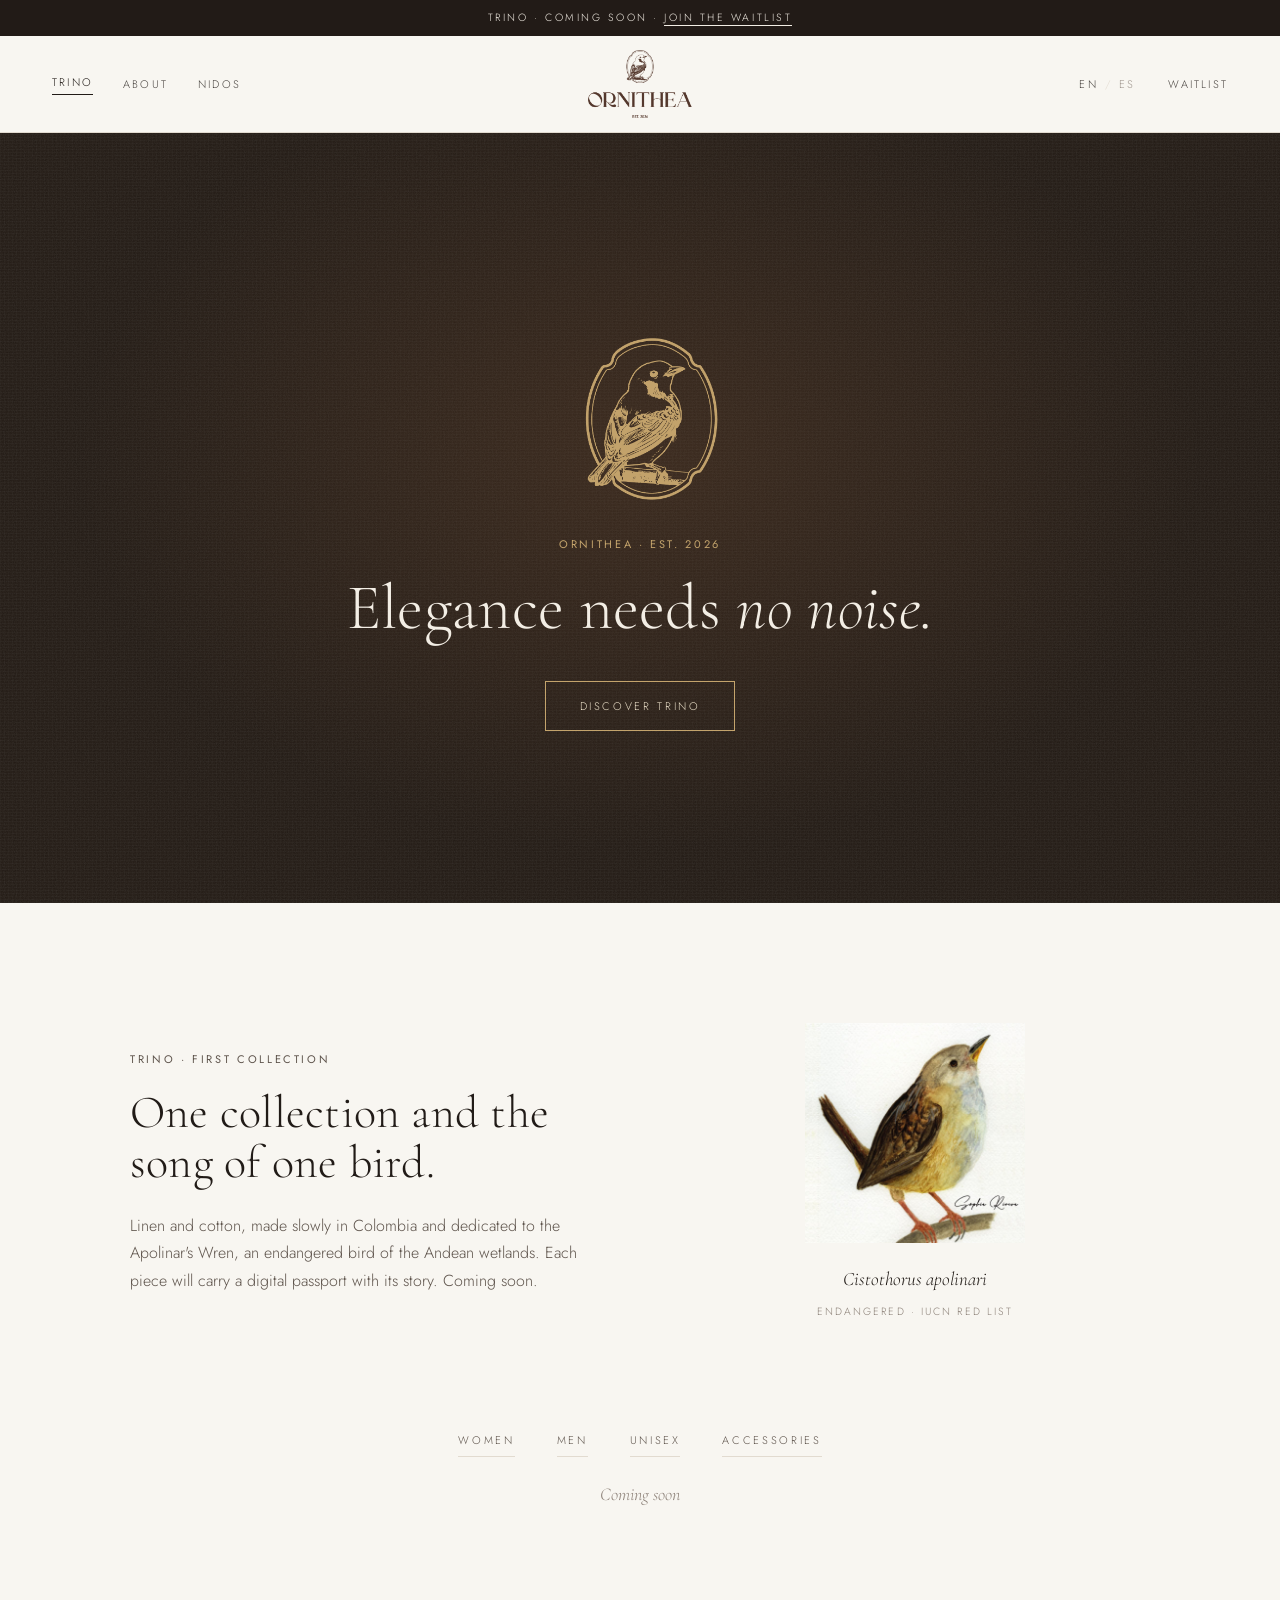
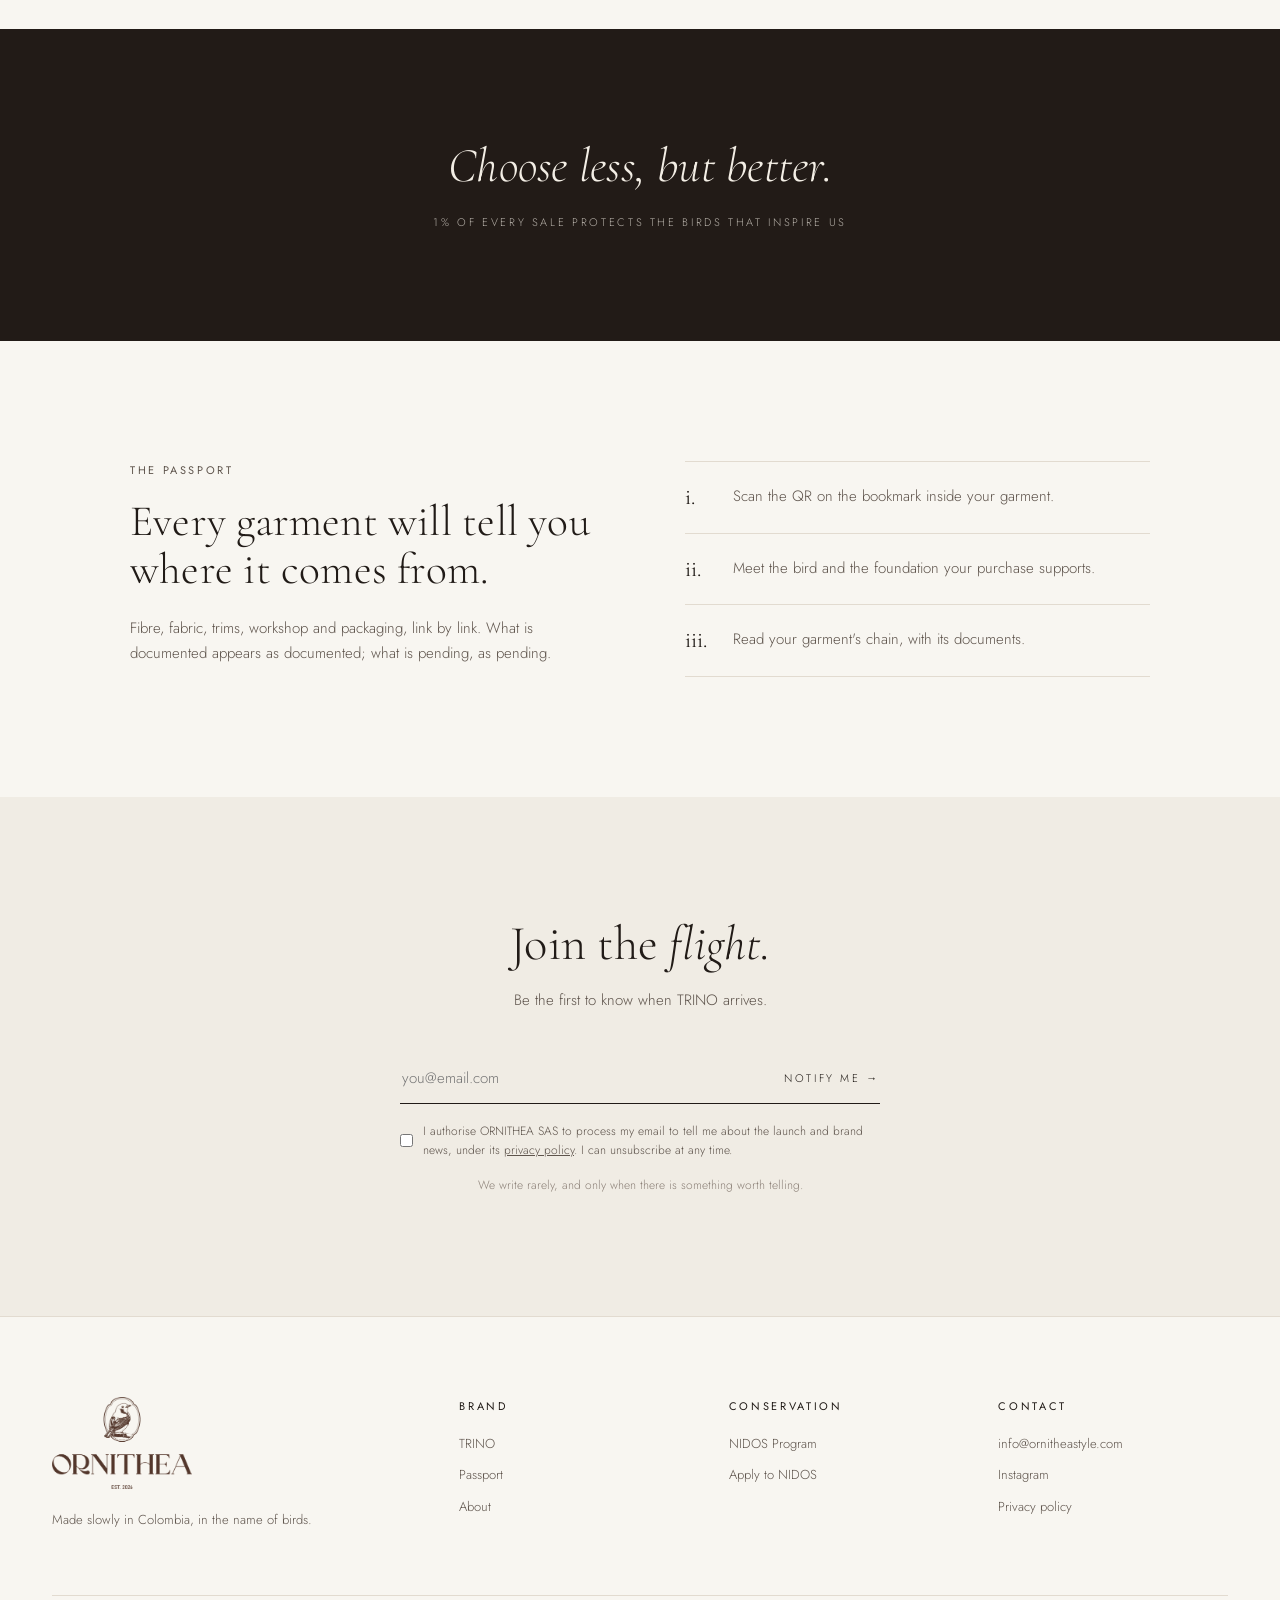
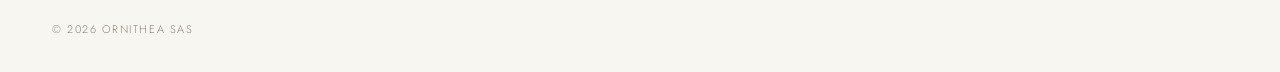
==== commit f80ed5eb: "Publicar web de expectativa ORNITHEA (TRINO) - Nueva portada con emblema dorado, secciones TRINO, pa" ====
--- a/index.html
+++ b/index.html
@@ -1,31 +1,470 @@
 <!DOCTYPE html>
-<html lang="es">
-<head>
-<meta charset="UTF-8" />
-<meta name="viewport" content="width=device-width, initial-scale=1.0" />
-<title>ORNITHEA · Coming Soon</title>
-<link rel="preconnect" href="https://fonts.googleapis.com" />
-<link rel="preconnect" href="https://fonts.gstatic.com" crossorigin />
-<link href="https://fonts.googleapis.com/css2?family=Cormorant+Garamond:ital,wght@0,400;0,500;1,400&family=Jost:wght@300;400&display=swap" rel="stylesheet" />
-<link rel="stylesheet" href="styles.css" />
-<style>
-  body{ background: var(--espresso); color: var(--paper); display:flex; align-items:center; justify-content:center; min-height: 100svh; }
-  .coming{ text-align:center; }
-  .coming__brand{ display:flex; align-items:center; justify-content:center; gap:14px; font-family:var(--serif); font-size:20px; letter-spacing:.2em; margin-bottom: 60px; color: color-mix(in srgb,var(--paper) 70%, transparent); }
-  .coming__brand img{ height:28px; }
-  .coming h1{ font-family:var(--serif); font-weight:400; font-size: clamp(52px, 9vw, 110px); line-height:0.96; letter-spacing:-0.02em; }
-  .coming h1 em{ font-style:italic; }
-  .coming p{ margin-top: 28px; font-family:var(--sans); font-weight:300; font-size: clamp(15px, 1.8vw, 19px); letter-spacing:.06em; color: color-mix(in srgb,var(--paper) 60%, transparent); }
-</style>
+<html lang="en" class="no-js"><head>
+<meta charset="UTF-8">
+<meta name="viewport" content="width=device-width, initial-scale=1.0">
+<title>ORNITHEA · Conscious fashion · Bird conservation</title>
+<meta name="description" content="ORNITHEA · Hecho sin prisa en Colombia, en nombre de las aves. TRINO, primera colección, dedicada al Cucarachero de Apolinar.">
+<link rel="canonical" href="https://ornitheastyle.com/">
+<link rel="icon" type="image/png" href="[data-uri]">
+<link rel="apple-touch-icon" href="[data-uri]">
+<meta property="og:type" content="website">
+<meta property="og:site_name" content="ORNITHEA">
+<meta property="og:url" content="https://ornitheastyle.com/">
+<meta property="og:title" content="ORNITHEA · TRINO">
+<meta property="og:description" content="Hecho sin prisa en Colombia, en nombre de las aves. TRINO, primera colección.">
+<meta property="og:image" content="https://ornitheastyle.com/og-image.jpg">
+<meta property="og:image:width" content="1200"><meta property="og:image:height" content="630">
+<meta property="og:locale" content="es_CO"><meta property="og:locale:alternate" content="en_US">
+<meta name="twitter:card" content="summary_large_image">
+<meta name="twitter:image" content="https://ornitheastyle.com/og-image.jpg">
+<link rel="preconnect" href="https://fonts.googleapis.com"><link rel="preconnect" href="https://fonts.gstatic.com" crossorigin>
+<link rel="stylesheet" href="https://fonts.googleapis.com/css2?family=Cormorant+Garamond:ital,wght@0,300;0,400;0,500;1,300;1,400&family=Jost:wght@300;400&display=swap">
+<style>:root{--crest:url([data-uri]